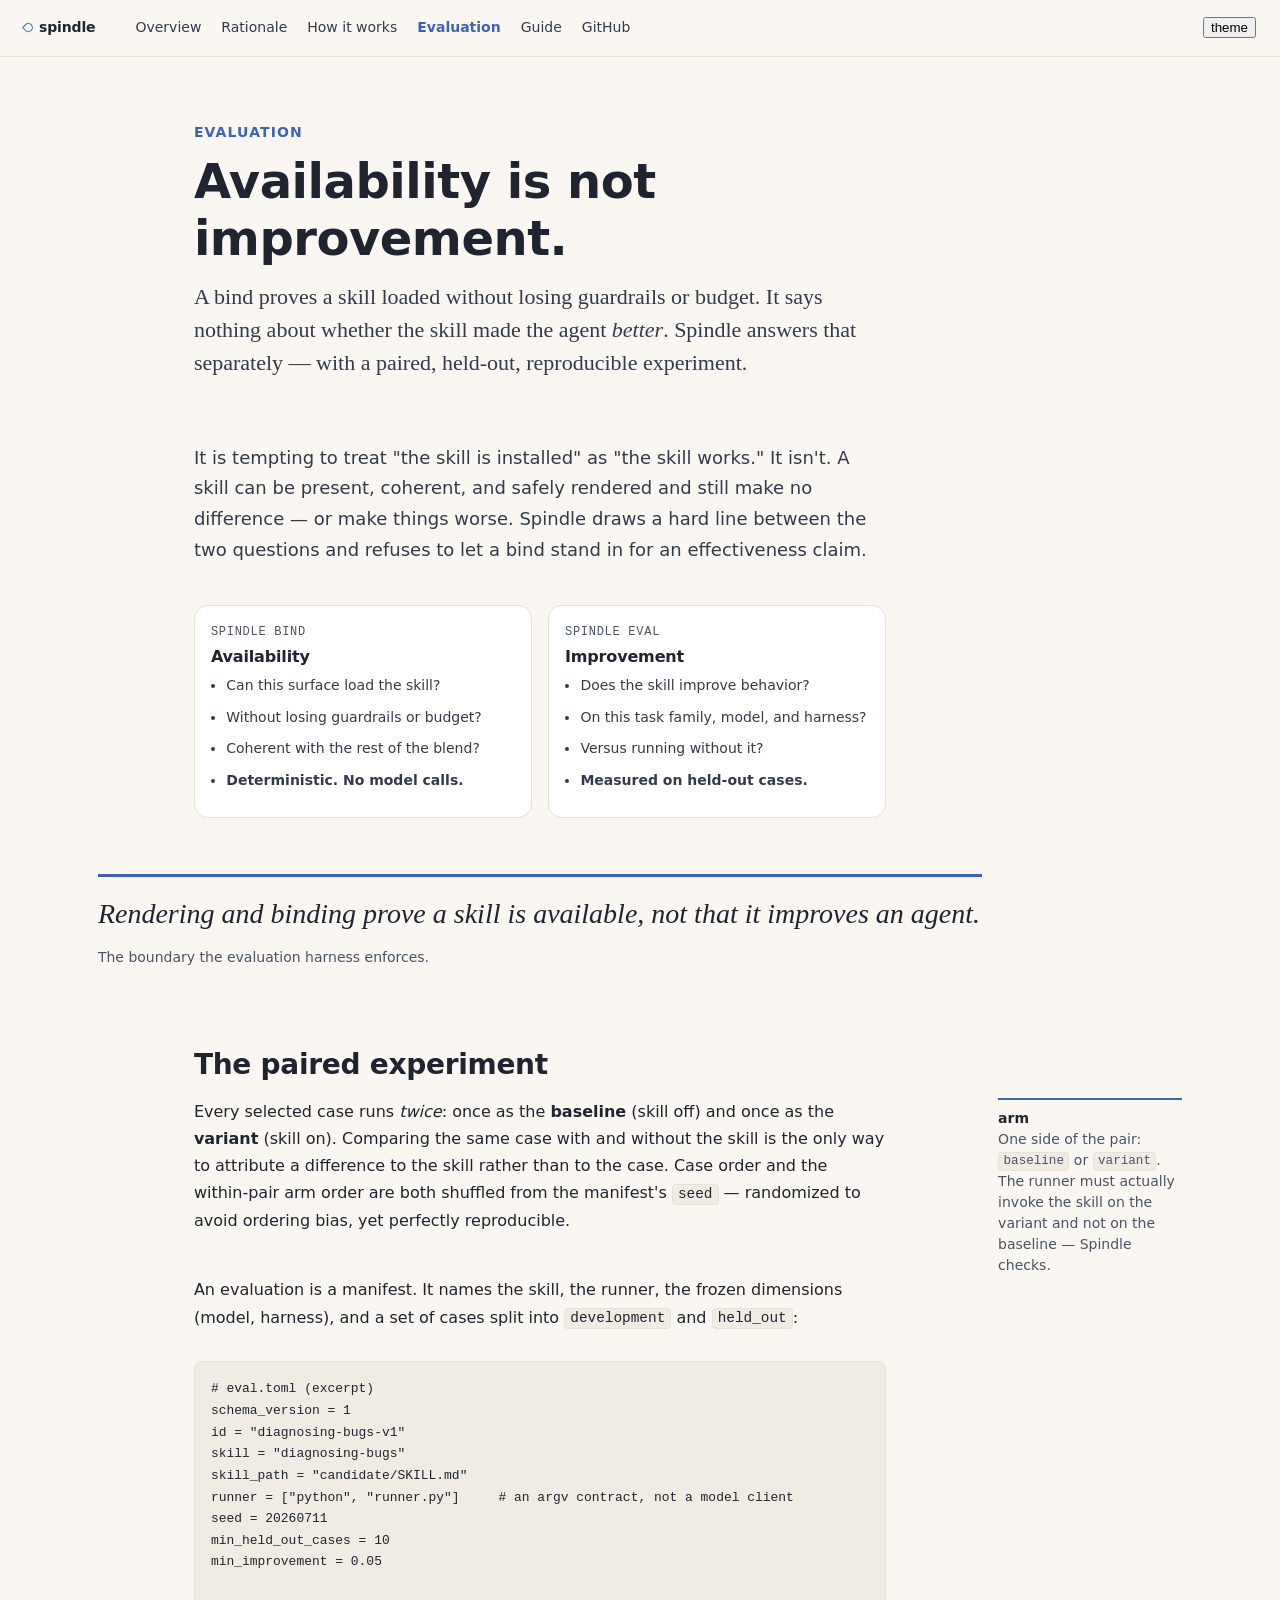
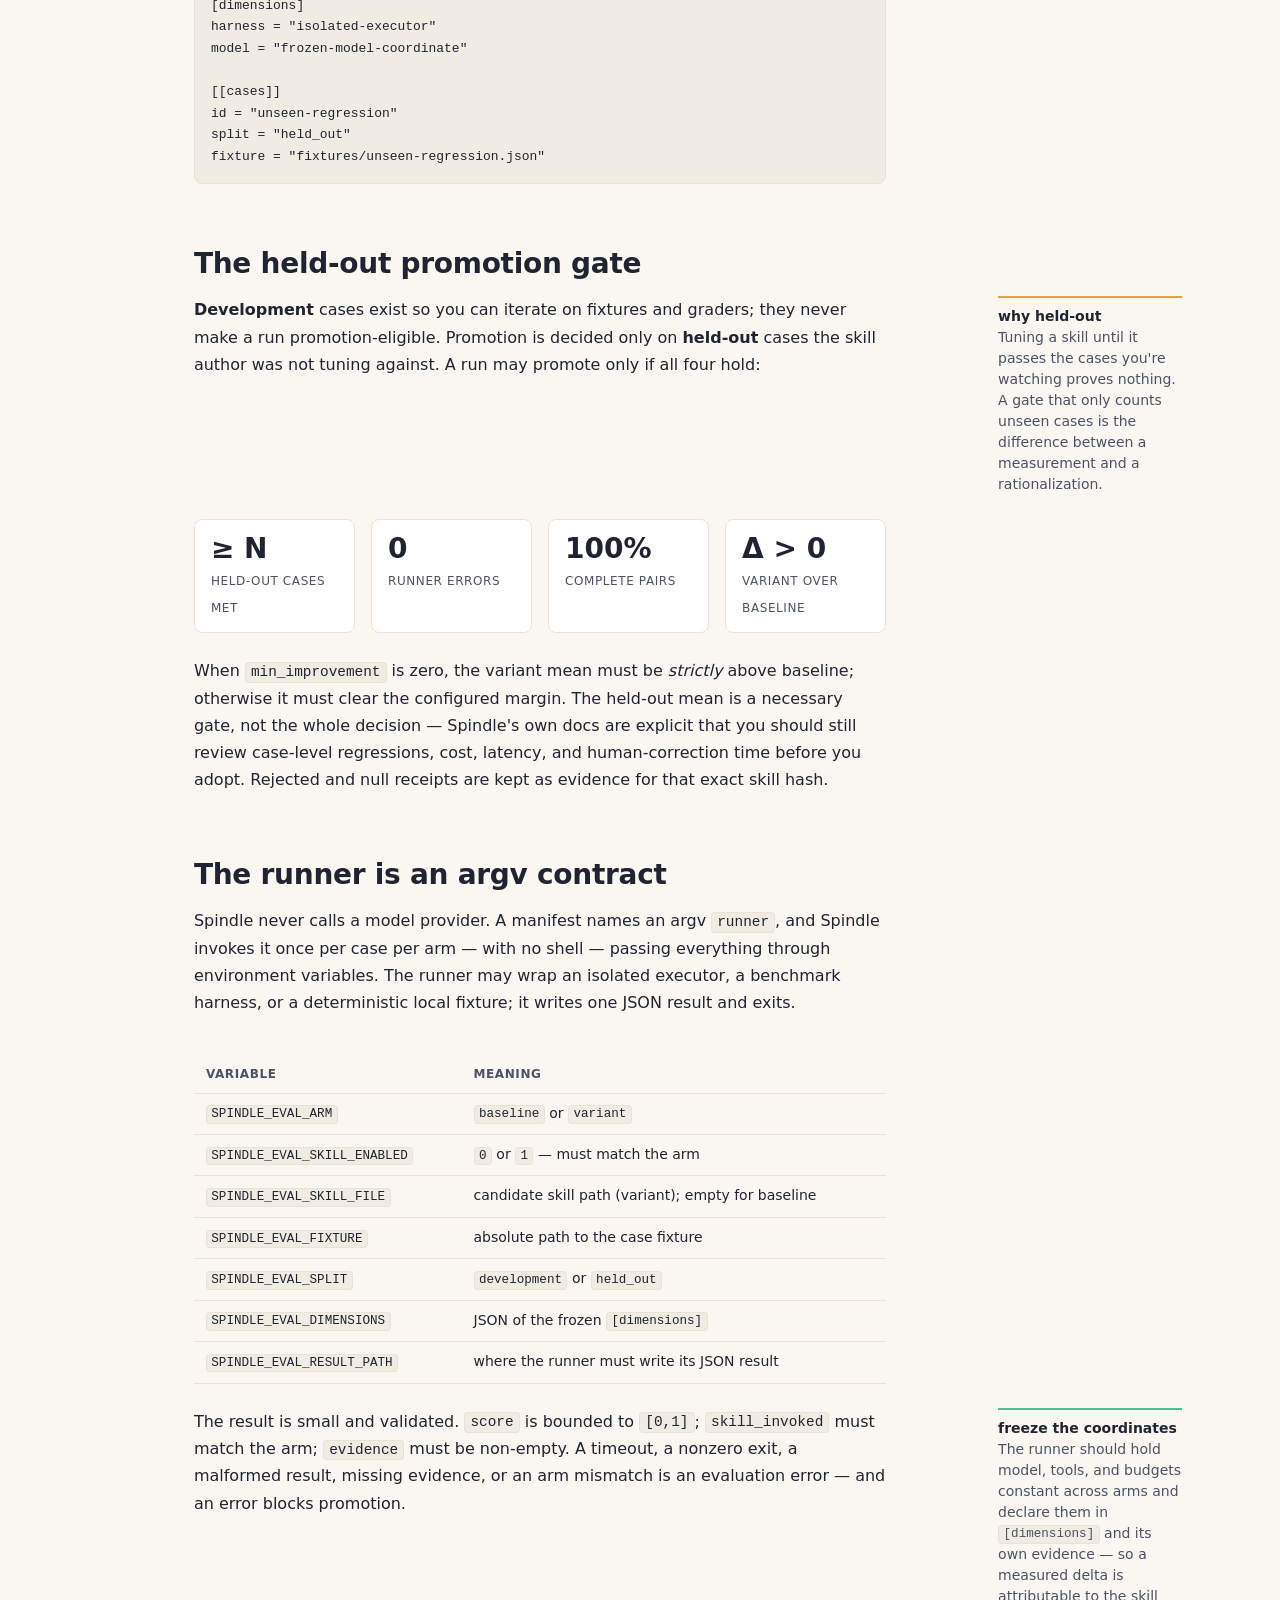
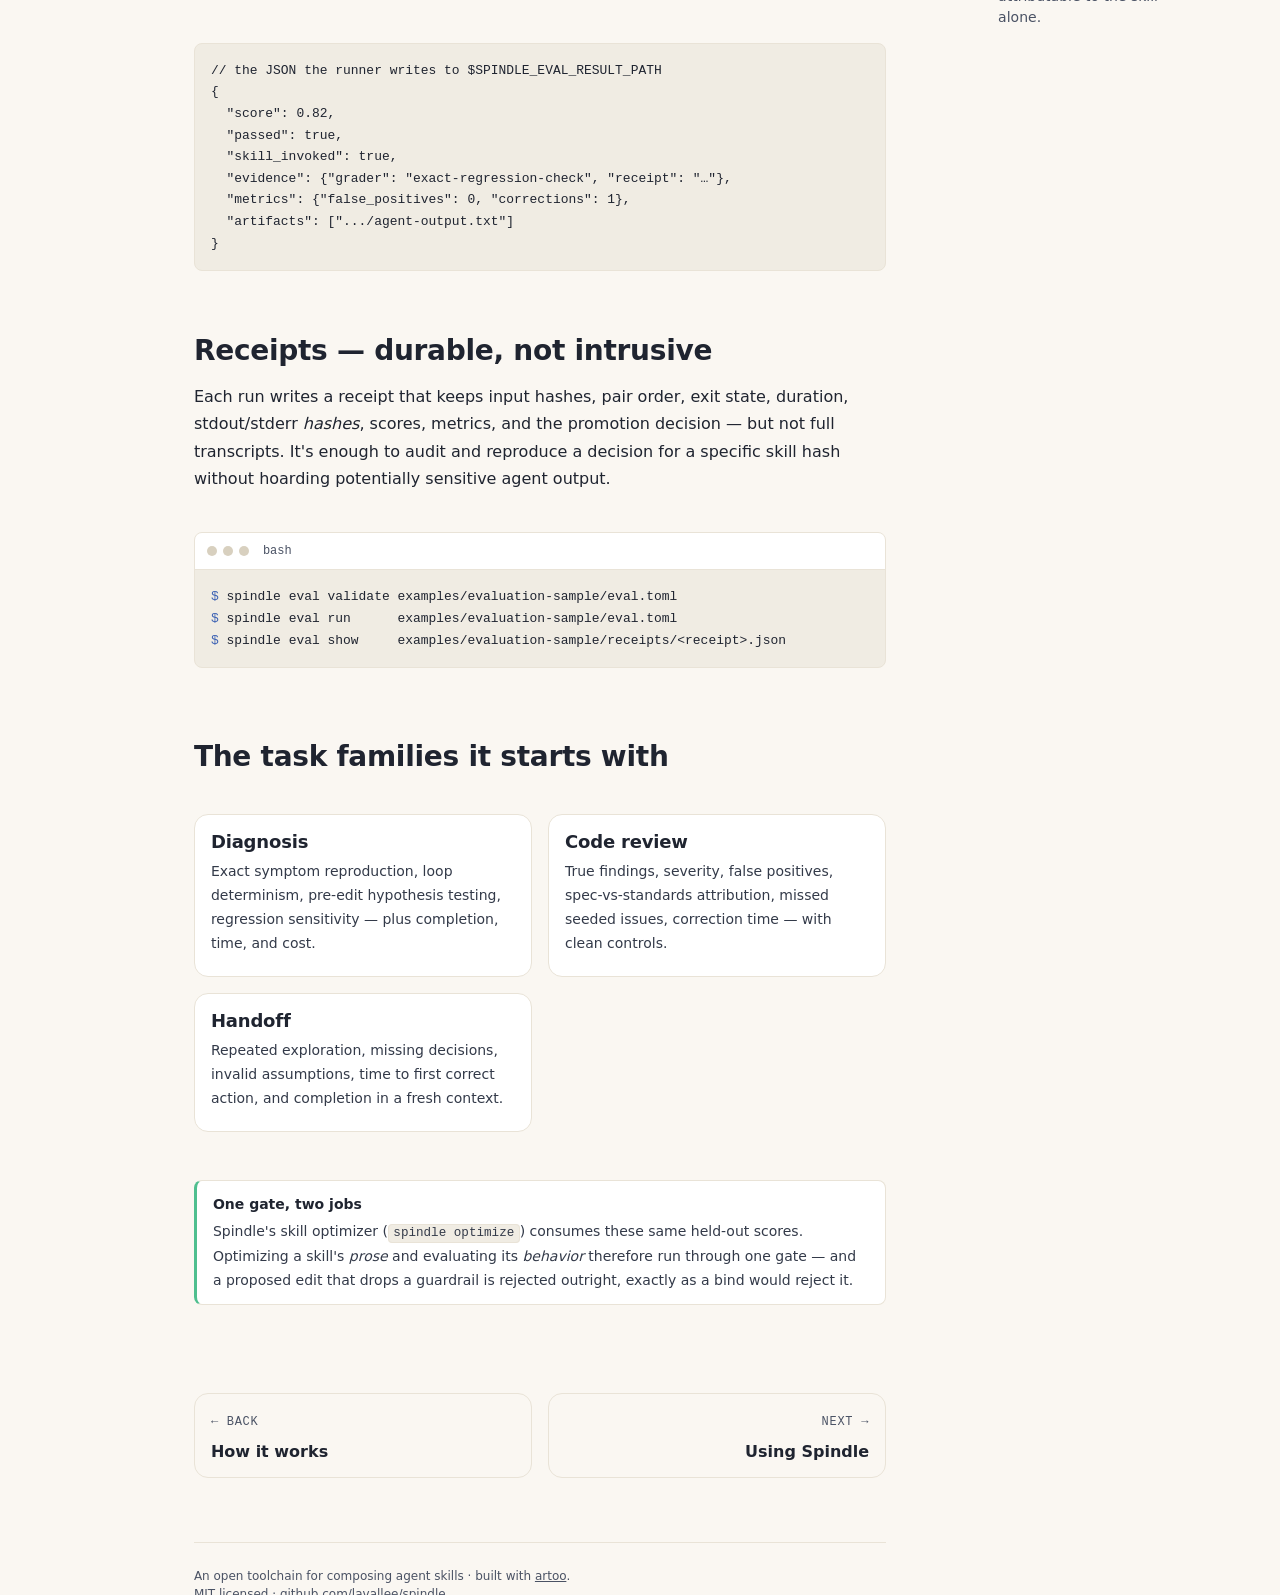
==== docs/evaluation.html @ ddea0391 "docs: add a GitHub Pages documentation site under docs/ Build a five-page explainer for Spindle as a" ====
<!doctype html>
<html lang="en">
<head>
<meta charset="utf-8">
<meta name="viewport" content="width=device-width, initial-scale=1">
<title>Does the skill help? — Spindle's behavioral evaluation</title>
<meta name="description" content="Binding proves a skill is available; only a held-out evaluation proves it improved behavior. Spindle runs paired baseline/variant cases, randomizes order from a seed, and gates promotion on held-out scores — with durable, hash-pinned receipts.">
<link rel="icon" href="data:image/svg+xml,%3Csvg xmlns='http://www.w3.org/2000/svg' viewBox='0 0 32 32'%3E%3Ccircle cx='16' cy='16' r='9' fill='none' stroke='%237aa2f7' stroke-width='2.5'/%3E%3Ccircle cx='16' cy='16' r='2.5' fill='%237aa2f7'/%3E%3C/svg%3E">
<link rel="stylesheet" href="lib/artoo-kit/tokens.css">
<link rel="stylesheet" href="lib/artoo-kit/base.css">
<link rel="stylesheet" href="lib/artoo-kit/article.css">
<link rel="stylesheet" href="lib/artoo-kit/components.css">
<link rel="stylesheet" href="style.css">
</head>
<body>
<nav class="site-nav">
  <a class="brand" href="index.html"><span class="spin"></span>spindle</a>
  <button class="nav-toggle" aria-label="Menu">menu</button>
  <div class="nav-links">
    <a href="index.html">Overview</a>
    <a href="rationale.html">Rationale</a>
    <a href="how-it-works.html">How it works</a>
    <a href="evaluation.html">Evaluation</a>
    <a href="guide.html">Guide</a>
    <a href="https://github.com/lavallee/spindle">GitHub</a>
  </div>
  <button data-theme-toggle class="nav-toggle" style="display:block;margin-left:auto" aria-label="Toggle theme">theme</button>
</nav>

<main class="article">
  <header class="article-header">
    <div class="article-kicker">evaluation</div>
    <h1 class="article-title">Availability is not improvement.</h1>
    <p class="article-dek">A bind proves a skill loaded without losing guardrails
    or budget. It says nothing about whether the skill made the agent
    <em>better</em>. Spindle answers that separately — with a paired, held-out,
    reproducible experiment.</p>
  </header>

  <p class="lead">It is tempting to treat "the skill is installed" as "the skill
  works." It isn't. A skill can be present, coherent, and safely rendered and still
  make no difference — or make things worse. Spindle draws a hard line between the
  two questions and refuses to let a bind stand in for an effectiveness claim.</p>

  <div class="ledger">
    <div>
      <span class="tag">spindle bind</span>
      <h4>Availability</h4>
      <ul>
        <li>Can this surface load the skill?</li>
        <li>Without losing guardrails or budget?</li>
        <li>Coherent with the rest of the blend?</li>
        <li><b>Deterministic. No model calls.</b></li>
      </ul>
    </div>
    <div>
      <span class="tag">spindle eval</span>
      <h4>Improvement</h4>
      <ul>
        <li>Does the skill improve behavior?</li>
        <li>On this task family, model, and harness?</li>
        <li>Versus running without it?</li>
        <li><b>Measured on held-out cases.</b></li>
      </ul>
    </div>
  </div>

  <p class="article-pullquote">Rendering and binding prove a skill is available,
  not that it improves an agent.<cite>The boundary the evaluation harness
  enforces.</cite></p>

  <h2>The paired experiment</h2>
  <div class="article-mrow">
    <p>Every selected case runs <em>twice</em>: once as the <b>baseline</b> (skill
    off) and once as the <b>variant</b> (skill on). Comparing the same case with and
    without the skill is the only way to attribute a difference to the skill rather
    than to the case. Case order and the within-pair arm order are both shuffled
    from the manifest's <code>seed</code> — randomized to avoid ordering bias, yet
    perfectly reproducible.</p>
    <aside class="article-marginnote article-marginnote--def">
      <span class="term">arm</span>
      One side of the pair: <code>baseline</code> or <code>variant</code>. The
      runner must actually invoke the skill on the variant and not on the baseline
      — Spindle checks.
    </aside>
  </div>

  <p>An evaluation is a manifest. It names the skill, the runner, the frozen
  dimensions (model, harness), and a set of cases split into
  <code>development</code> and <code>held_out</code>:</p>

<pre><code><span class="c"># eval.toml (excerpt)</span>
schema_version = 1
id = "diagnosing-bugs-v1"
skill = "diagnosing-bugs"
skill_path = "candidate/SKILL.md"
runner = ["python", "runner.py"]     <span class="c"># an argv contract, not a model client</span>
seed = 20260711
min_held_out_cases = 10
min_improvement = 0.05

[dimensions]
harness = "isolated-executor"
model = "frozen-model-coordinate"

[[cases]]
id = "unseen-regression"
split = "held_out"
fixture = "fixtures/unseen-regression.json"</code></pre>

  <h2>The held-out promotion gate</h2>
  <div class="article-mrow">
    <p><b>Development</b> cases exist so you can iterate on fixtures and graders;
    they never make a run promotion-eligible. Promotion is decided only on
    <b>held-out</b> cases the skill author was not tuning against. A run may promote
    only if all four hold:</p>
    <aside class="article-marginnote article-marginnote--callout">
      <span class="term">why held-out</span>
      Tuning a skill until it passes the cases you're watching proves nothing. A
      gate that only counts unseen cases is the difference between a measurement
      and a rationalization.
    </aside>
  </div>
  <div class="stat-row">
    <div class="stat"><span class="value">≥ N</span><span class="label">held-out cases met</span></div>
    <div class="stat"><span class="value">0</span><span class="label">runner errors</span></div>
    <div class="stat"><span class="value">100%</span><span class="label">complete pairs</span></div>
    <div class="stat"><span class="value">Δ &gt; 0</span><span class="label">variant over baseline</span></div>
  </div>
  <p>When <code>min_improvement</code> is zero, the variant mean must be
  <em>strictly</em> above baseline; otherwise it must clear the configured margin.
  The held-out mean is a necessary gate, not the whole decision — Spindle's own
  docs are explicit that you should still review case-level regressions, cost,
  latency, and human-correction time before you adopt. Rejected and null receipts
  are kept as evidence for that exact skill hash.</p>

  <h2>The runner is an argv contract</h2>
  <p>Spindle never calls a model provider. A manifest names an argv
  <code>runner</code>, and Spindle invokes it once per case per arm — with no shell
  — passing everything through environment variables. The runner may wrap an
  isolated executor, a benchmark harness, or a deterministic local fixture; it
  writes one JSON result and exits.</p>

  <table>
    <thead><tr><th>Variable</th><th>Meaning</th></tr></thead>
    <tbody>
      <tr><td><code>SPINDLE_EVAL_ARM</code></td><td><code>baseline</code> or <code>variant</code></td></tr>
      <tr><td><code>SPINDLE_EVAL_SKILL_ENABLED</code></td><td><code>0</code> or <code>1</code> — must match the arm</td></tr>
      <tr><td><code>SPINDLE_EVAL_SKILL_FILE</code></td><td>candidate skill path (variant); empty for baseline</td></tr>
      <tr><td><code>SPINDLE_EVAL_FIXTURE</code></td><td>absolute path to the case fixture</td></tr>
      <tr><td><code>SPINDLE_EVAL_SPLIT</code></td><td><code>development</code> or <code>held_out</code></td></tr>
      <tr><td><code>SPINDLE_EVAL_DIMENSIONS</code></td><td>JSON of the frozen <code>[dimensions]</code></td></tr>
      <tr><td><code>SPINDLE_EVAL_RESULT_PATH</code></td><td>where the runner must write its JSON result</td></tr>
    </tbody>
  </table>

  <div class="article-mrow">
    <p>The result is small and validated. <code>score</code> is bounded to
    <code>[0,1]</code>; <code>skill_invoked</code> must match the arm;
    <code>evidence</code> must be non-empty. A timeout, a nonzero exit, a malformed
    result, missing evidence, or an arm mismatch is an evaluation error — and an
    error blocks promotion.</p>
    <aside class="article-marginnote article-marginnote--source">
      <span class="term">freeze the coordinates</span>
      The runner should hold model, tools, and budgets constant across arms and
      declare them in <code>[dimensions]</code> and its own evidence — so a measured
      delta is attributable to the skill alone.
    </aside>
  </div>

<pre><code><span class="c">// the JSON the runner writes to $SPINDLE_EVAL_RESULT_PATH</span>
{
  "score": 0.82,
  "passed": true,
  "skill_invoked": true,
  "evidence": {"grader": "exact-regression-check", "receipt": "…"},
  "metrics": {"false_positives": 0, "corrections": 1},
  "artifacts": [".../agent-output.txt"]
}</code></pre>

  <h2>Receipts — durable, not intrusive</h2>
  <p>Each run writes a receipt that keeps input hashes, pair order, exit state,
  duration, stdout/stderr <em>hashes</em>, scores, metrics, and the promotion
  decision — but not full transcripts. It's enough to audit and reproduce a
  decision for a specific skill hash without hoarding potentially sensitive agent
  output.</p>

  <div class="terminal">
    <div class="terminal-bar"><span class="dot"></span><span class="dot"></span><span class="dot"></span><span class="name">bash</span></div>
<pre><code><span class="p">$</span> spindle eval validate examples/evaluation-sample/eval.toml
<span class="p">$</span> spindle eval run      examples/evaluation-sample/eval.toml
<span class="p">$</span> spindle eval show     examples/evaluation-sample/receipts/&lt;receipt&gt;.json</code></pre>
  </div>

  <h2>The task families it starts with</h2>
  <div class="card-grid">
    <div class="card"><h3>Diagnosis</h3>
      <p>Exact symptom reproduction, loop determinism, pre-edit hypothesis testing,
      regression sensitivity — plus completion, time, and cost.</p></div>
    <div class="card"><h3>Code review</h3>
      <p>True findings, severity, false positives, spec-vs-standards attribution,
      missed seeded issues, correction time — with clean controls.</p></div>
    <div class="card"><h3>Handoff</h3>
      <p>Repeated exploration, missing decisions, invalid assumptions, time to first
      correct action, and completion in a fresh context.</p></div>
  </div>

  <div class="callout callout--success">
    <span class="callout-title">One gate, two jobs</span>
    Spindle's skill optimizer (<code>spindle optimize</code>) consumes these same
    held-out scores. Optimizing a skill's <em>prose</em> and evaluating its
    <em>behavior</em> therefore run through one gate — and a proposed edit that
    drops a guardrail is rejected outright, exactly as a bind would reject it.
  </div>

  <nav class="pagenav">
    <a class="prev" href="how-it-works.html">
      <span class="dir">← Back</span>
      <span class="ttl">How it works</span>
    </a>
    <a class="next" href="guide.html">
      <span class="dir">Next →</span>
      <span class="ttl">Using Spindle</span>
    </a>
  </nav>

  <footer class="colophon">
    An open toolchain for composing agent skills · built with
    <a href="https://github.com/lavallee/artoo">artoo</a>.<br>
    MIT licensed · <a href="https://github.com/lavallee/spindle">github.com/lavallee/spindle</a>
  </footer>
</main>
<script src="lib/artoo-kit/kit.js"></script>
</body>
</html>
---- docs/lib/artoo-kit/tokens.css ----
/* artoo-kit tokens — the design spine. Never hardcode a hex in pages;
   reference a token. Dark is the default; light via [data-theme="light"]
   or the OS preference. */

:root {
  /* primitives */
  --p-zinc-950: #0c0d10;
  --p-zinc-900: #16181d;
  --p-zinc-850: #1c1f26;
  --p-zinc-800: #23262f;
  --p-zinc-700: #33374233;
  --p-zinc-400: #9aa1ad;
  --p-zinc-300: #b8bec9;
  --p-zinc-100: #e8eaee;
  --p-cream-50: #faf7f2;
  --p-cream-100: #f3efe7;
  --p-cream-200: #e9e3d7;
  --p-ink-900: #1f2430;
  --p-ink-600: #4a5264;
  --p-accent-400: #7aa2f7;
  --p-accent-500: #5b87e0;
  --p-accent-600: #3e63b4;
  --p-green-400: #4fbf8f;
  --p-amber-400: #d9a441;
  --p-red-400: #e06c60;

  /* chart palette — Okabe–Ito, colorblind-safe, order = draw order */
  --chart-1: #56b4e9;
  --chart-2: #e69f00;
  --chart-3: #009e73;
  --chart-4: #cc79a7;
  --chart-5: #0072b2;
  --chart-6: #d55e00;
  --chart-7: #f0e442;
  --chart-8: #999999;

  /* semantic — dark default */
  --bg: var(--p-zinc-950);
  --surface: var(--p-zinc-900);
  --surface-2: var(--p-zinc-850);
  --border: #2c3038;
  --border-strong: #3a3f4a;
  --text: var(--p-zinc-100);
  --text-2: var(--p-zinc-300);
  --muted: var(--p-zinc-400);
  --accent: var(--p-accent-400);
  --accent-strong: var(--p-accent-500);
  --success: var(--p-green-400);
  --warn: var(--p-amber-400);
  --danger: var(--p-red-400);
  --code-bg: #14161b;
  --selection: #2b4a86;

  /* typography — system stacks only */
  --font-sans: ui-sans-serif, system-ui, "Segoe UI", Roboto, "Helvetica Neue", Arial, sans-serif;
  --font-serif: Charter, "Iowan Old Style", Georgia, Cambria, "Times New Roman", serif;
  --font-mono: ui-monospace, "SF Mono", "Cascadia Code", Menlo, Consolas, monospace;

  --text-xs: 0.75rem;
  --text-sm: 0.875rem;
  --text-base: 1rem;
  --text-lg: 1.125rem;
  --text-xl: 1.375rem;
  --text-2xl: 1.75rem;
  --text-3xl: 2.25rem;
  --text-4xl: 3rem;

  --leading-tight: 1.2;
  --leading-normal: 1.5;
  --leading-relaxed: 1.7;

  /* 4px spacing grid */
  --sp-1: 0.25rem;
  --sp-2: 0.5rem;
  --sp-3: 0.75rem;
  --sp-4: 1rem;
  --sp-6: 1.5rem;
  --sp-8: 2rem;
  --sp-12: 3rem;
  --sp-16: 4rem;
  --sp-24: 6rem;

  /* shape, elevation, motion */
  --radius-sm: 4px;
  --radius: 8px;
  --radius-lg: 14px;
  --shadow-1: 0 1px 3px rgb(0 0 0 / 0.3);
  --shadow-2: 0 4px 16px rgb(0 0 0 / 0.35);
  --ease: cubic-bezier(0.2, 0, 0, 1);
  --dur-fast: 120ms;
  --dur: 200ms;

  --measure: 68ch;      /* prose line length */
  --margin-col: 200px;  /* article margin-note gutter */

  color-scheme: dark;
}

[data-theme="light"] {
  --bg: var(--p-cream-50);
  --surface: #ffffff;
  --surface-2: var(--p-cream-100);
  --border: var(--p-cream-200);
  --border-strong: #d8d0bf;
  --text: var(--p-ink-900);
  --text-2: #333a49;
  --muted: var(--p-ink-600);
  --accent: var(--p-accent-600);
  --accent-strong: var(--p-accent-500);
  --code-bg: #f0ece3;
  --selection: #c7d7f5;
  --shadow-1: 0 1px 3px rgb(31 36 48 / 0.08);
  --shadow-2: 0 4px 16px rgb(31 36 48 / 0.10);
  color-scheme: light;
}

@media (prefers-color-scheme: light) {
  :root:not([data-theme="dark"]):not([data-theme="light"]) {
    --bg: var(--p-cream-50);
    --surface: #ffffff;
    --surface-2: var(--p-cream-100);
    --border: var(--p-cream-200);
    --border-strong: #d8d0bf;
    --text: var(--p-ink-900);
    --text-2: #333a49;
    --muted: var(--p-ink-600);
    --accent: var(--p-accent-600);
    --accent-strong: var(--p-accent-500);
    --code-bg: #f0ece3;
    --selection: #c7d7f5;
    --shadow-1: 0 1px 3px rgb(31 36 48 / 0.08);
    --shadow-2: 0 4px 16px rgb(31 36 48 / 0.10);
    color-scheme: light;
  }
}

@media (prefers-reduced-motion: reduce) {
  :root {
    --dur-fast: 0ms;
    --dur: 0ms;
  }
}
---- docs/lib/artoo-kit/base.css ----
/* artoo-kit base — resets and page defaults. Import order:
   tokens.css, base.css, then article.css / components.css as needed. */

*,
*::before,
*::after {
  box-sizing: border-box;
}

html {
  -webkit-text-size-adjust: 100%;
}

body {
  margin: 0;
  background: var(--bg);
  color: var(--text);
  font-family: var(--font-sans);
  font-size: var(--text-base);
  line-height: var(--leading-relaxed);
  -webkit-font-smoothing: antialiased;
}

::selection {
  background: var(--selection);
}

h1, h2, h3, h4 {
  color: var(--text);
  line-height: var(--leading-tight);
  margin: 0 0 var(--sp-4);
  font-weight: 650;
  letter-spacing: -0.01em;
}

h1 { font-size: var(--text-3xl); }
h2 { font-size: var(--text-2xl); margin-top: var(--sp-12); }
h3 { font-size: var(--text-xl); margin-top: var(--sp-8); }
h4 { font-size: var(--text-lg); margin-top: var(--sp-6); }

p, ul, ol {
  margin: 0 0 var(--sp-4);
}

a {
  color: var(--accent);
  text-decoration: none;
  border-bottom: 1px solid transparent;
  transition: border-color var(--dur-fast) var(--ease);
}

a:hover {
  border-bottom-color: var(--accent);
}

strong { font-weight: 650; }

hr {
  border: 0;
  border-top: 1px solid var(--border);
  margin: var(--sp-8) 0;
}

img, svg, video {
  max-width: 100%;
  height: auto;
}

code, kbd, pre, samp {
  font-family: var(--font-mono);
  font-size: 0.9em;
}

code {
  background: var(--code-bg);
  border: 1px solid var(--border);
  border-radius: var(--radius-sm);
  padding: 0.1em 0.35em;
}

pre {
  background: var(--code-bg);
  border: 1px solid var(--border);
  border-radius: var(--radius);
  padding: var(--sp-4);
  overflow-x: auto;
  line-height: var(--leading-normal);
}

pre code {
  background: none;
  border: 0;
  padding: 0;
}

kbd {
  background: var(--surface-2);
  border: 1px solid var(--border-strong);
  border-bottom-width: 2px;
  border-radius: var(--radius-sm);
  padding: 0.05em 0.4em;
  font-size: var(--text-xs);
}

blockquote {
  margin: var(--sp-6) 0;
  padding-left: var(--sp-4);
  border-left: 3px solid var(--border-strong);
  color: var(--text-2);
}

table {
  border-collapse: collapse;
  width: 100%;
  margin: var(--sp-6) 0;
  font-size: var(--text-sm);
}

th, td {
  text-align: left;
  padding: var(--sp-2) var(--sp-3);
  border-bottom: 1px solid var(--border);
  vertical-align: top;
}

th {
  color: var(--muted);
  font-weight: 600;
  font-size: var(--text-xs);
  text-transform: uppercase;
  letter-spacing: 0.05em;
}

figure {
  margin: var(--sp-8) 0;
}

figcaption {
  color: var(--muted);
  font-size: var(--text-sm);
  margin-top: var(--sp-2);
}

@media print {
  body { background: #fff; color: #111; }
  nav, .no-print { display: none !important; }
}
---- docs/lib/artoo-kit/article.css ----
/* artoo-kit article layout — long-form prose with a margin-note gutter.

   The grid has four named zones:
     [full] [breakout] [prose] [margin]
   Children default to the prose column (max var(--measure)). Wrappers:
     .article-full       edge-to-edge
     .article-breakout   wider than prose, centered
     .article-marginnote right-gutter note (collapses inline on mobile)
     .article-pullquote  large quote, breakout width
*/

.article {
  display: grid;
  grid-template-columns:
    [full-start] minmax(var(--sp-4), 1fr)
    [breakout-start] minmax(0, 6rem)
    [prose-start] min(var(--measure), calc(100% - 2 * var(--sp-4))) [prose-end]
    minmax(var(--sp-6), 6rem) [breakout-end]
    minmax(0, var(--margin-col)) [margin-end]
    minmax(var(--sp-4), 1fr) [full-end];
  row-gap: 0;
}

.article > * {
  grid-column: prose;
  min-width: 0;
}

.article-full { grid-column: full; }
.article-breakout { grid-column: breakout; }

.article-header {
  grid-column: prose;
  margin: var(--sp-16) 0 var(--sp-12);
}

.article-kicker {
  color: var(--accent);
  font-size: var(--text-sm);
  font-weight: 650;
  text-transform: uppercase;
  letter-spacing: 0.08em;
  margin-bottom: var(--sp-2);
}

.article-title {
  font-size: var(--text-4xl);
  margin-bottom: var(--sp-3);
}

.article-dek {
  color: var(--text-2);
  font-size: var(--text-xl);
  font-family: var(--font-serif);
  line-height: var(--leading-normal);
  margin-bottom: var(--sp-4);
}

.article-byline {
  color: var(--muted);
  font-size: var(--text-sm);
}

/* margin notes: pair a paragraph with its note via .article-mrow */
.article-mrow {
  grid-column: prose-start / margin-end;
  display: grid;
  grid-template-columns: subgrid;
}

.article-mrow > :first-child {
  grid-column: 1;
}

.article-marginnote {
  grid-column: 3;
  align-self: start;
  font-size: var(--text-sm);
  color: var(--muted);
  line-height: var(--leading-normal);
  border-top: 2px solid var(--border-strong);
  padding-top: var(--sp-2);
  margin-left: var(--sp-4);
}

.article-marginnote--def { border-top-color: var(--accent); }
.article-marginnote--source { border-top-color: var(--success); }
.article-marginnote--callout { border-top-color: var(--warn); }

.article-marginnote .term {
  color: var(--text);
  font-weight: 650;
  display: block;
}

.article-pullquote {
  grid-column: breakout;
  font-family: var(--font-serif);
  font-style: italic;
  font-size: var(--text-2xl);
  line-height: var(--leading-normal);
  color: var(--text);
  border: 0;
  border-top: 3px solid var(--accent);
  margin: var(--sp-8) 0;
  padding: var(--sp-4) 0 0;
}

.article-pullquote cite {
  display: block;
  font-family: var(--font-sans);
  font-style: normal;
  font-size: var(--text-sm);
  color: var(--muted);
  margin-top: var(--sp-3);
}

.article-pullnumber {
  grid-column: breakout;
  margin: var(--sp-8) 0;
  text-align: center;
}

.article-pullnumber .num {
  font-size: var(--text-4xl);
  font-weight: 700;
  color: var(--accent);
  display: block;
  line-height: 1;
}

.article-pullnumber .label {
  color: var(--muted);
  font-size: var(--text-sm);
}

.article-figure {
  grid-column: breakout;
  margin: var(--sp-8) 0;
}

.article .endnotes {
  border-top: 1px solid var(--border);
  margin-top: var(--sp-12);
  padding-top: var(--sp-6);
  font-size: var(--text-sm);
  color: var(--text-2);
}

/* mobile: single column, notes flow inline as boxed asides */
@media (max-width: 940px) {
  .article,
  .article-mrow {
    display: block;
    padding: 0 var(--sp-4);
  }

  .article-mrow { padding: 0; }

  .article-marginnote {
    margin: var(--sp-4) 0;
    padding: var(--sp-3) var(--sp-4);
    background: var(--surface);
    border: 1px solid var(--border);
    border-top: 2px solid var(--border-strong);
    border-radius: var(--radius);
  }

  .article-title { font-size: var(--text-3xl); }
}
---- docs/lib/artoo-kit/components.css ----
/* artoo-kit components — nav, cards, callouts, badges, stats, colophon. */

/* -- site shell ---------------------------------------------------------- */

.site-nav {
  position: sticky;
  top: 0;
  z-index: 10;
  display: flex;
  align-items: center;
  gap: var(--sp-4);
  padding: var(--sp-3) var(--sp-6);
  background: color-mix(in srgb, var(--bg) 88%, transparent);
  backdrop-filter: blur(8px);
  border-bottom: 1px solid var(--border);
}

.site-nav .brand {
  font-weight: 700;
  color: var(--text);
  margin-right: var(--sp-4);
}

.site-nav a {
  color: var(--text-2);
  font-size: var(--text-sm);
  border: 0;
  padding: var(--sp-1) var(--sp-2);
  border-radius: var(--radius-sm);
}

.site-nav a:hover {
  color: var(--text);
  background: var(--surface-2);
}

.site-nav a[aria-current="page"] {
  color: var(--accent);
  font-weight: 650;
}

.site-nav .nav-toggle { display: none; }

.page {
  max-width: 72rem;
  margin: 0 auto;
  padding: var(--sp-8) var(--sp-6) var(--sp-24);
}

.page--narrow { max-width: calc(var(--measure) + 4rem); }

/* -- cards ---------------------------------------------------------------- */

.card-grid {
  display: grid;
  grid-template-columns: repeat(auto-fill, minmax(16rem, 1fr));
  gap: var(--sp-4);
  margin: var(--sp-6) 0;
}

.card {
  display: block;
  background: var(--surface);
  border: 1px solid var(--border);
  border-radius: var(--radius-lg);
  padding: var(--sp-4) var(--sp-4) var(--sp-3);
  color: var(--text);
  transition: border-color var(--dur-fast) var(--ease), transform var(--dur-fast) var(--ease);
}

a.card:hover {
  border-color: var(--accent);
  transform: translateY(-1px);
}

.card h3 {
  margin: 0 0 var(--sp-2);
  font-size: var(--text-lg);
}

.card p {
  color: var(--text-2);
  font-size: var(--text-sm);
  margin: 0 0 var(--sp-2);
}

/* -- callouts -------------------------------------------------------------- */

.callout {
  border: 1px solid var(--border);
  border-left: 3px solid var(--accent);
  border-radius: var(--radius);
  background: var(--surface);
  padding: var(--sp-3) var(--sp-4);
  margin: var(--sp-6) 0;
  font-size: var(--text-sm);
  color: var(--text-2);
}

.callout > :last-child { margin-bottom: 0; }
.callout .callout-title {
  color: var(--text);
  font-weight: 650;
  display: block;
  margin-bottom: var(--sp-1);
}

.callout--warn { border-left-color: var(--warn); }
.callout--danger { border-left-color: var(--danger); }
.callout--success { border-left-color: var(--success); }

/* -- badges & meta ---------------------------------------------------------- */

.badge {
  display: inline-block;
  font-size: var(--text-xs);
  font-weight: 650;
  letter-spacing: 0.04em;
  padding: 0.1em 0.6em;
  border-radius: 999px;
  border: 1px solid var(--border-strong);
  color: var(--text-2);
  background: var(--surface-2);
}

.badge--accent { color: var(--accent); border-color: var(--accent); background: transparent; }
.badge--success { color: var(--success); border-color: var(--success); background: transparent; }
.badge--warn { color: var(--warn); border-color: var(--warn); background: transparent; }

/* -- stat rows -------------------------------------------------------------- */

.stat-row {
  display: grid;
  grid-template-columns: repeat(auto-fit, minmax(8rem, 1fr));
  gap: var(--sp-4);
  margin: var(--sp-6) 0;
}

.stat {
  background: var(--surface);
  border: 1px solid var(--border);
  border-radius: var(--radius);
  padding: var(--sp-3) var(--sp-4);
}

.stat .value {
  font-size: var(--text-2xl);
  font-weight: 700;
  color: var(--text);
  display: block;
  line-height: var(--leading-tight);
}

.stat .label {
  color: var(--muted);
  font-size: var(--text-xs);
  text-transform: uppercase;
  letter-spacing: 0.05em;
}

/* -- table of contents -------------------------------------------------------- */

.toc {
  font-size: var(--text-sm);
  border: 1px solid var(--border);
  border-radius: var(--radius);
  background: var(--surface);
  padding: var(--sp-4);
  margin: var(--sp-6) 0;
}

.toc ol {
  margin: 0;
  padding-left: var(--sp-6);
}

.toc a { color: var(--text-2); }
.toc a:hover { color: var(--accent); }

/* -- diagrams -------------------------------------------------------------- */

.diagram {
  background: var(--surface);
  border: 1px solid var(--border);
  border-radius: var(--radius);
  padding: var(--sp-4);
  margin: var(--sp-8) 0;
  overflow-x: auto;
}

.diagram svg { display: block; margin: 0 auto; }

/* -- colophon -------------------------------------------------------------- */

.colophon {
  border-top: 1px solid var(--border);
  margin-top: var(--sp-16);
  padding: var(--sp-6) 0 0;
  color: var(--muted);
  font-size: var(--text-xs);
  line-height: var(--leading-normal);
}

.colophon a { color: var(--muted); text-decoration: underline; }

/* -- responsive nav -------------------------------------------------------------- */

@media (max-width: 720px) {
  .site-nav { flex-wrap: wrap; padding: var(--sp-3) var(--sp-4); }

  .site-nav .nav-toggle {
    display: block;
    margin-left: auto;
    background: none;
    border: 1px solid var(--border-strong);
    border-radius: var(--radius-sm);
    color: var(--text-2);
    padding: var(--sp-1) var(--sp-2);
    font: inherit;
    font-size: var(--text-sm);
  }

  .site-nav .nav-links {
    display: none;
    flex-basis: 100%;
    flex-direction: column;
    gap: var(--sp-1);
    padding-top: var(--sp-2);
  }

  .site-nav .nav-links.open { display: flex; }
  .page { padding: var(--sp-6) var(--sp-4) var(--sp-16); }
}

@media (min-width: 721px) {
  .site-nav .nav-links { display: flex; gap: var(--sp-1); }
}
---- docs/style.css ----
/* spindle site — page components layered on artoo-kit tokens.
   Never hardcode a color; reference a kit token. No gradients, no shadows,
   no emoji — the house style of the family. */

/* -- brand as a link ------------------------------------------------------- */
.site-nav a.brand {
  color: var(--text);
  font-weight: 700;
  padding: 0;
  border: 0;
  border-radius: 0;
  letter-spacing: -0.01em;
}
.site-nav a.brand:hover { background: none; color: var(--accent); }
.site-nav a.brand .spin {
  display: inline-block;
  width: 0.62em;
  height: 0.62em;
  margin-right: 0.45em;
  border: 1.5px solid var(--accent);
  border-radius: 50% 50% 50% 0;
  transform: rotate(45deg);
  vertical-align: baseline;
}

/* -- title meta row -------------------------------------------------------- */
.meta-row {
  display: flex;
  flex-wrap: wrap;
  gap: var(--sp-3) var(--sp-6);
  margin: var(--sp-4) 0 0;
  padding: var(--sp-3) 0;
  border-top: 1px solid var(--border);
  border-bottom: 1px solid var(--border);
  font-family: var(--font-mono);
  font-size: var(--text-xs);
  text-transform: uppercase;
  letter-spacing: 0.06em;
  color: var(--muted);
}
.meta-row b { color: var(--text-2); font-weight: 600; }

/* -- terminal -------------------------------------------------------------- */
.terminal {
  background: var(--code-bg);
  border: 1px solid var(--border);
  border-radius: var(--radius);
  overflow: hidden;
  margin: var(--sp-6) 0;
}
.terminal-bar {
  display: flex;
  align-items: center;
  gap: 6px;
  padding: var(--sp-2) var(--sp-3);
  background: var(--surface);
  border-bottom: 1px solid var(--border);
}
.terminal-bar .dot {
  width: 10px; height: 10px; border-radius: 50%;
  background: var(--border-strong);
}
.terminal-bar .name {
  margin-left: var(--sp-2);
  font-family: var(--font-mono);
  font-size: var(--text-xs);
  color: var(--muted);
}
.terminal pre {
  margin: 0; border: 0; border-radius: 0; background: transparent;
}
.terminal .c { color: var(--muted); }              /* comment */
.terminal .p { color: var(--accent); user-select: none; }  /* prompt */
.terminal .o { color: var(--text-2); }             /* echoed output */

/* -- pipeline (horizontal stage flow) -------------------------------------- */
.pipeline {
  display: grid;
  grid-auto-flow: column;
  grid-auto-columns: 1fr;
  align-items: stretch;
  gap: var(--sp-2);
  margin: var(--sp-8) 0;
}
.stage {
  position: relative;
  background: var(--surface);
  border: 1px solid var(--border);
  border-radius: var(--radius);
  padding: var(--sp-3) var(--sp-3) var(--sp-4);
}
.stage .n {
  font-family: var(--font-mono);
  font-size: var(--text-xs);
  color: var(--accent);
  letter-spacing: 0.08em;
}
.stage h4 {
  margin: var(--sp-1) 0 var(--sp-2);
  font-size: var(--text-base);
}
.stage p {
  margin: 0;
  font-size: var(--text-sm);
  color: var(--text-2);
  line-height: var(--leading-normal);
}
.stage .mod {
  display: block;
  margin-top: var(--sp-2);
  font-family: var(--font-mono);
  font-size: var(--text-xs);
  color: var(--muted);
}
.stage:not(:last-child)::after {
  content: "→";
  position: absolute;
  right: calc(-1 * var(--sp-2) - 0.35em);
  top: 50%;
  transform: translateY(-50%);
  color: var(--border-strong);
  z-index: 1;
}
@media (max-width: 820px) {
  .pipeline { grid-auto-flow: row; grid-auto-columns: auto; }
  .stage:not(:last-child)::after {
    content: "↓";
    right: 50%;
    top: auto;
    bottom: calc(-1 * var(--sp-2) - 0.6em);
    transform: translateX(50%);
  }
}

/* -- lineage chain (a → b → c of concepts) --------------------------------- */
.chain {
  display: flex;
  flex-wrap: wrap;
  align-items: center;
  gap: var(--sp-2) var(--sp-3);
  margin: var(--sp-6) 0;
  font-family: var(--font-mono);
  font-size: var(--text-sm);
}
.chain .node {
  padding: var(--sp-1) var(--sp-3);
  background: var(--surface);
  border: 1px solid var(--border-strong);
  border-radius: var(--radius-sm);
  color: var(--text);
}
.chain .sep { color: var(--muted); }

/* -- definition grid ------------------------------------------------------- */
.defs {
  margin: var(--sp-6) 0;
  border-top: 1px solid var(--border);
}
.defs > div {
  display: grid;
  grid-template-columns: 12rem 1fr;
  gap: var(--sp-4);
  padding: var(--sp-3) 0;
  border-bottom: 1px solid var(--border);
}
.defs dt {
  font-family: var(--font-mono);
  font-size: var(--text-sm);
  color: var(--accent);
  font-weight: 600;
}
.defs dd {
  margin: 0;
  color: var(--text-2);
  font-size: var(--text-sm);
  line-height: var(--leading-normal);
}
@media (max-width: 620px) {
  .defs > div { grid-template-columns: 1fr; gap: var(--sp-1); }
}

/* -- key/value ledger (contrast two options) ------------------------------- */
.ledger {
  display: grid;
  grid-template-columns: 1fr 1fr;
  gap: var(--sp-4);
  margin: var(--sp-6) 0;
}
.ledger > div {
  background: var(--surface);
  border: 1px solid var(--border);
  border-radius: var(--radius-lg);
  padding: var(--sp-4);
}
.ledger h4 { margin: 0 0 var(--sp-2); font-size: var(--text-base); }
.ledger ul { margin: 0; padding-left: 1.1em; font-size: var(--text-sm); color: var(--text-2); }
.ledger li { margin-bottom: var(--sp-2); }
.ledger .tag {
  font-family: var(--font-mono);
  font-size: var(--text-xs);
  text-transform: uppercase;
  letter-spacing: 0.06em;
  color: var(--muted);
  display: block;
  margin-bottom: var(--sp-1);
}
@media (max-width: 620px) { .ledger { grid-template-columns: 1fr; } }

/* -- bottom page navigation ------------------------------------------------ */
.pagenav {
  display: grid;
  grid-template-columns: 1fr 1fr;
  gap: var(--sp-4);
  margin: var(--sp-16) 0 0;
}
.pagenav a {
  display: block;
  border: 1px solid var(--border);
  border-radius: var(--radius-lg);
  padding: var(--sp-3) var(--sp-4);
  color: var(--text);
}
.pagenav a:hover { border-color: var(--accent); }
.pagenav .dir {
  font-family: var(--font-mono);
  font-size: var(--text-xs);
  text-transform: uppercase;
  letter-spacing: 0.06em;
  color: var(--muted);
}
.pagenav .ttl { display: block; margin-top: var(--sp-1); font-weight: 650; }
.pagenav .next { text-align: right; }
@media (max-width: 620px) { .pagenav { grid-template-columns: 1fr; } }

/* -- small helpers --------------------------------------------------------- */
.lead { font-size: var(--text-lg); color: var(--text-2); }
.tag-inline {
  font-family: var(--font-mono);
  font-size: 0.85em;
  color: var(--accent);
}
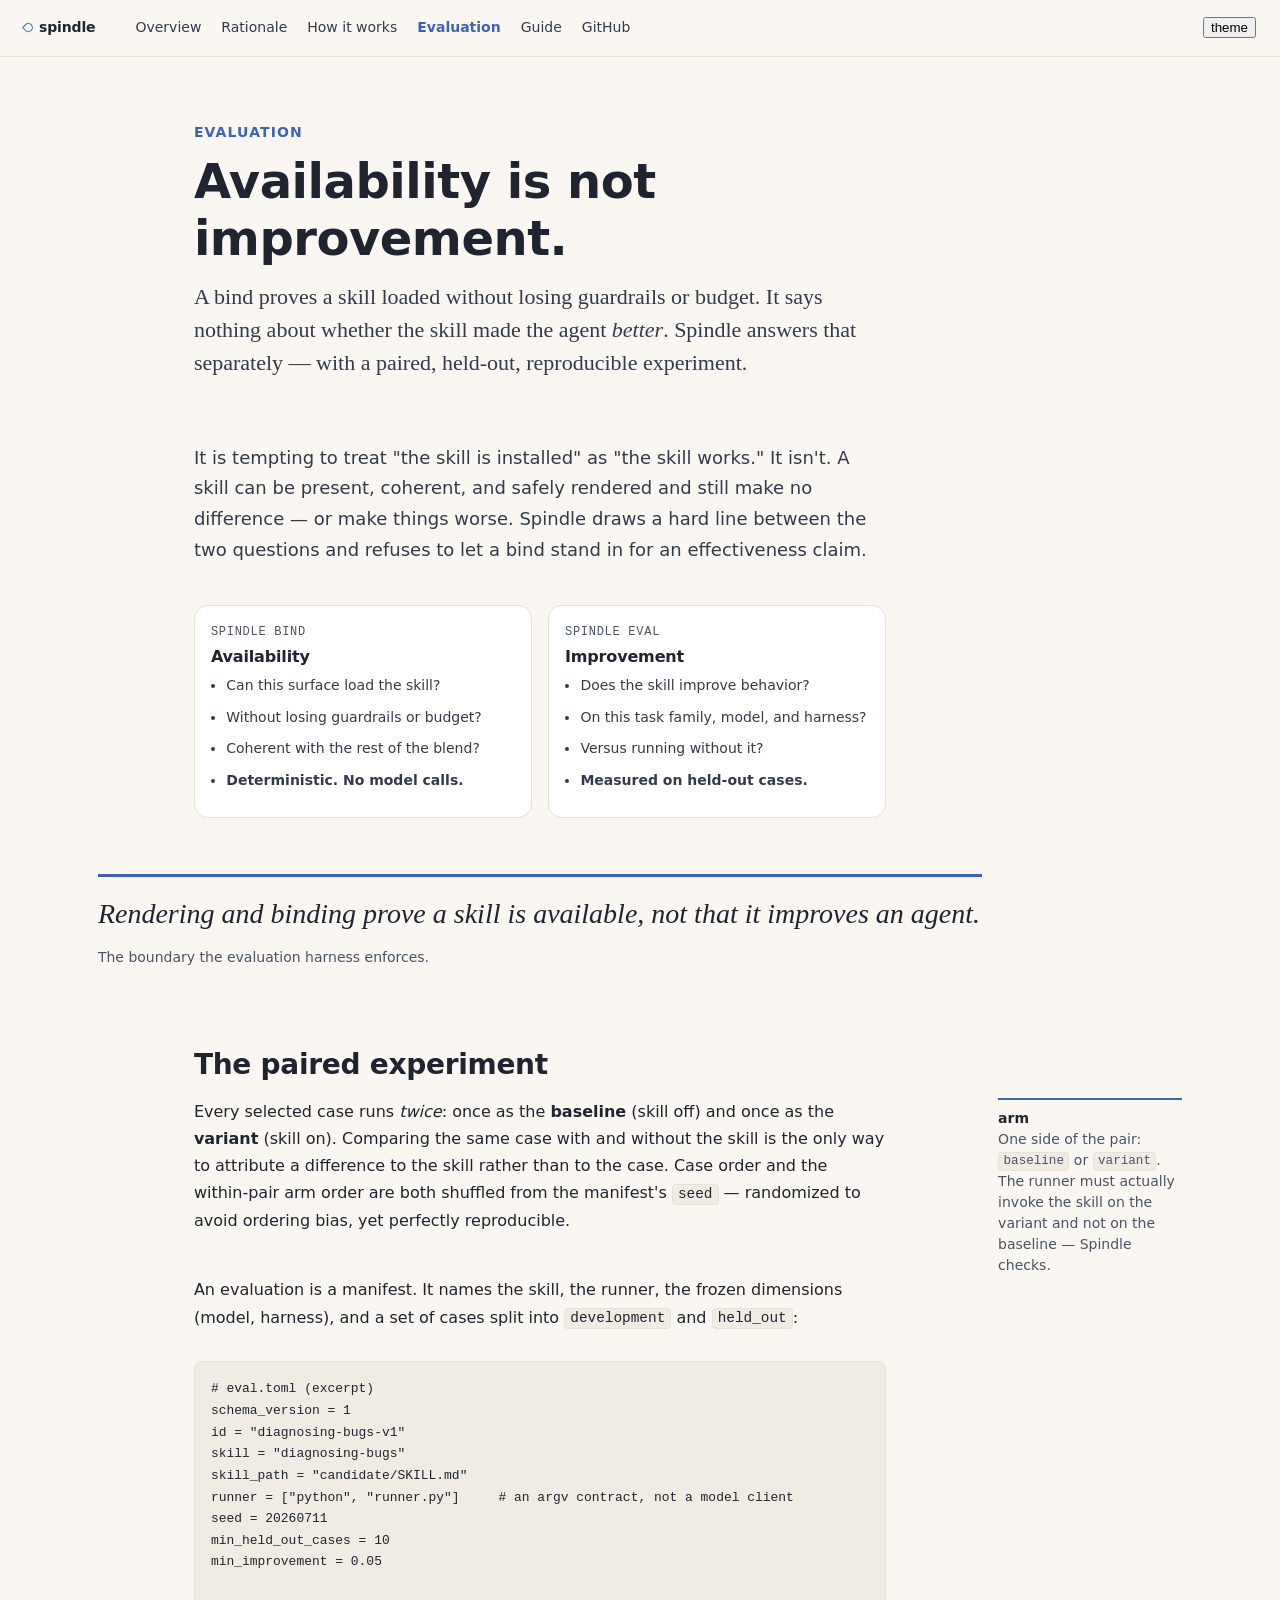
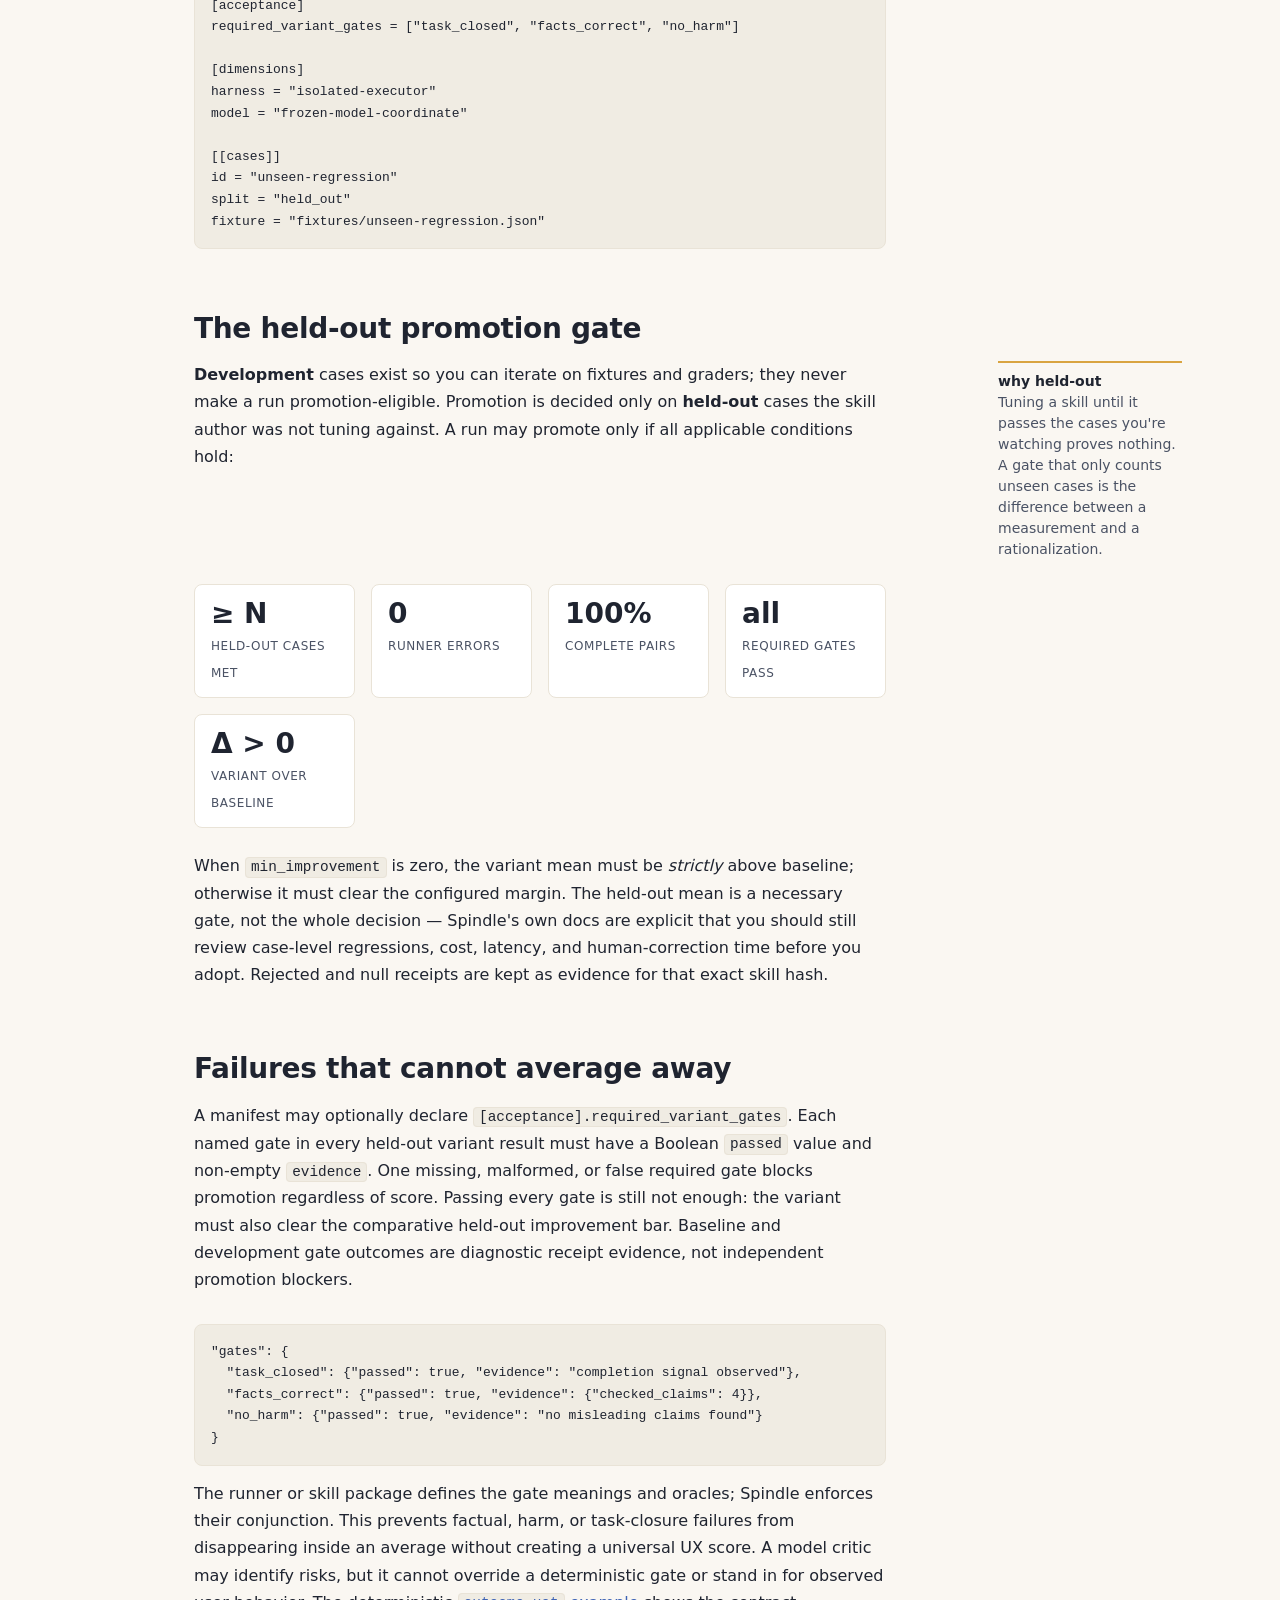
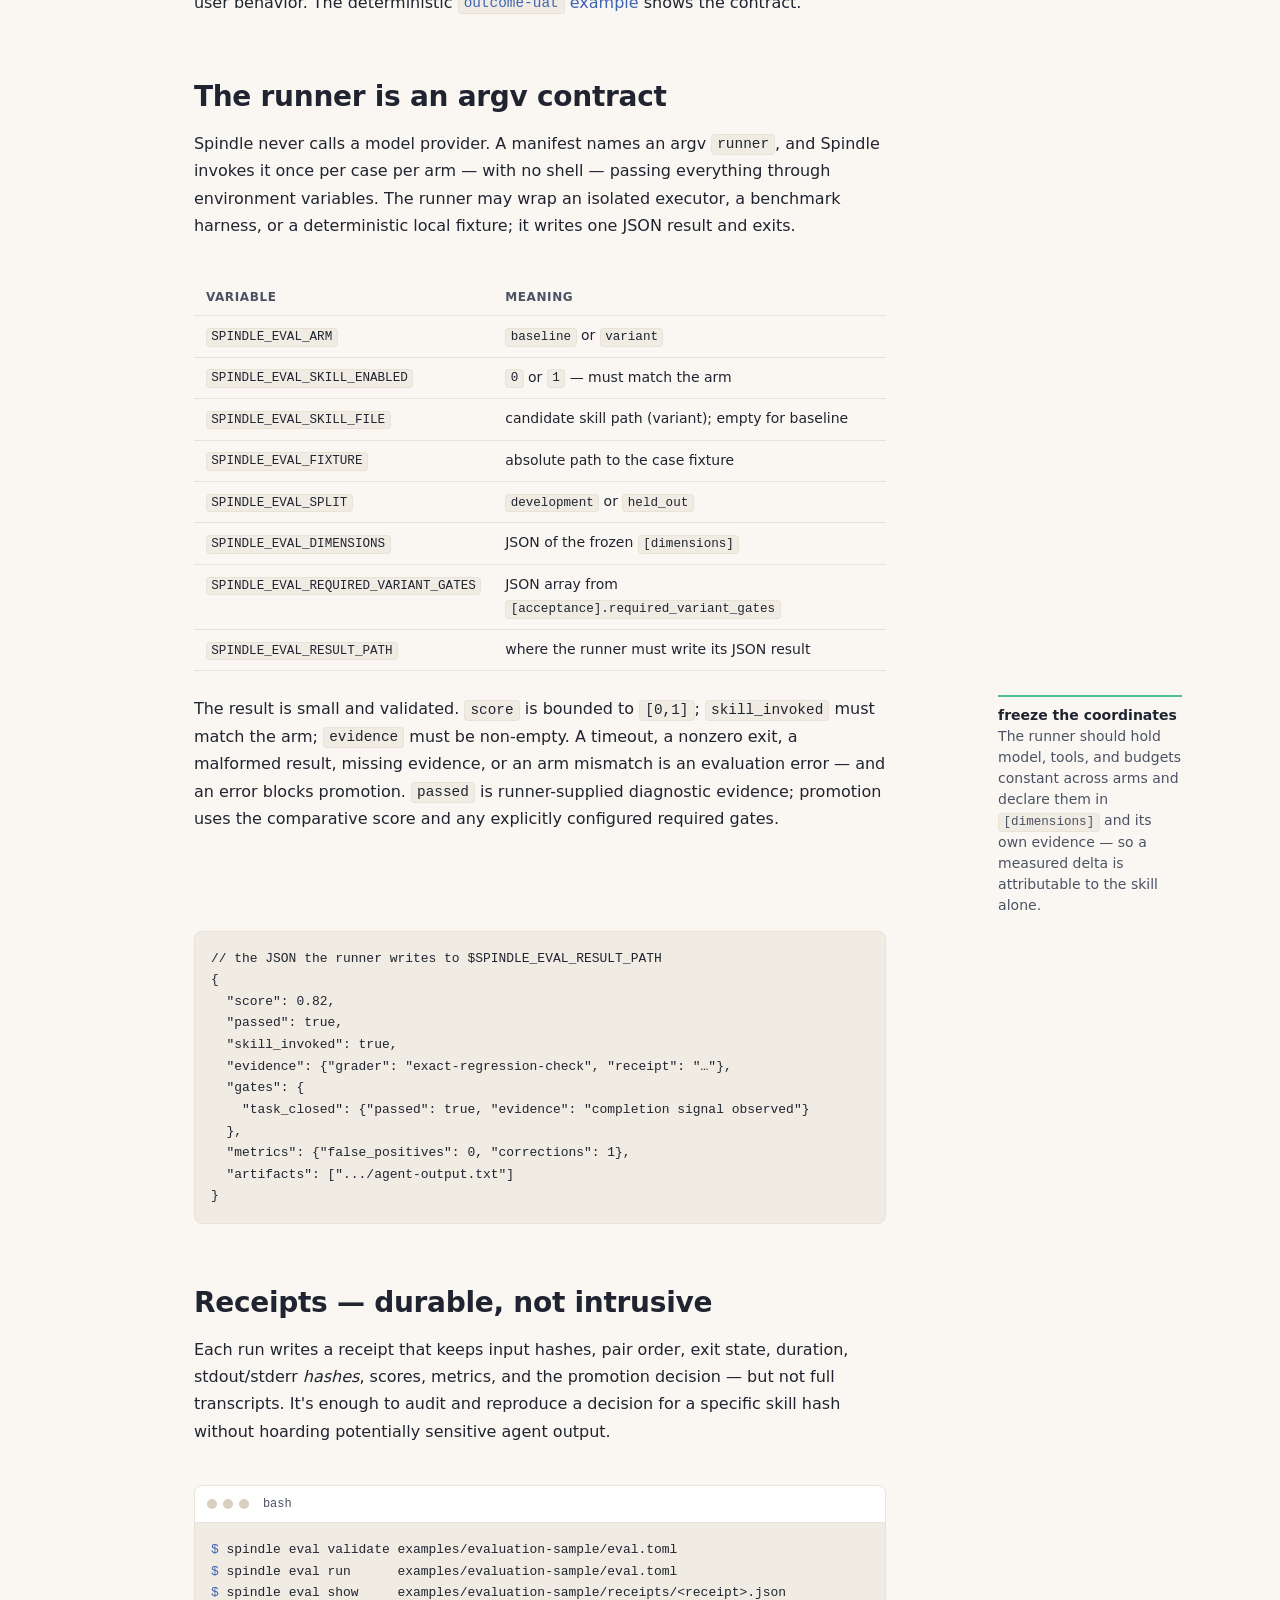
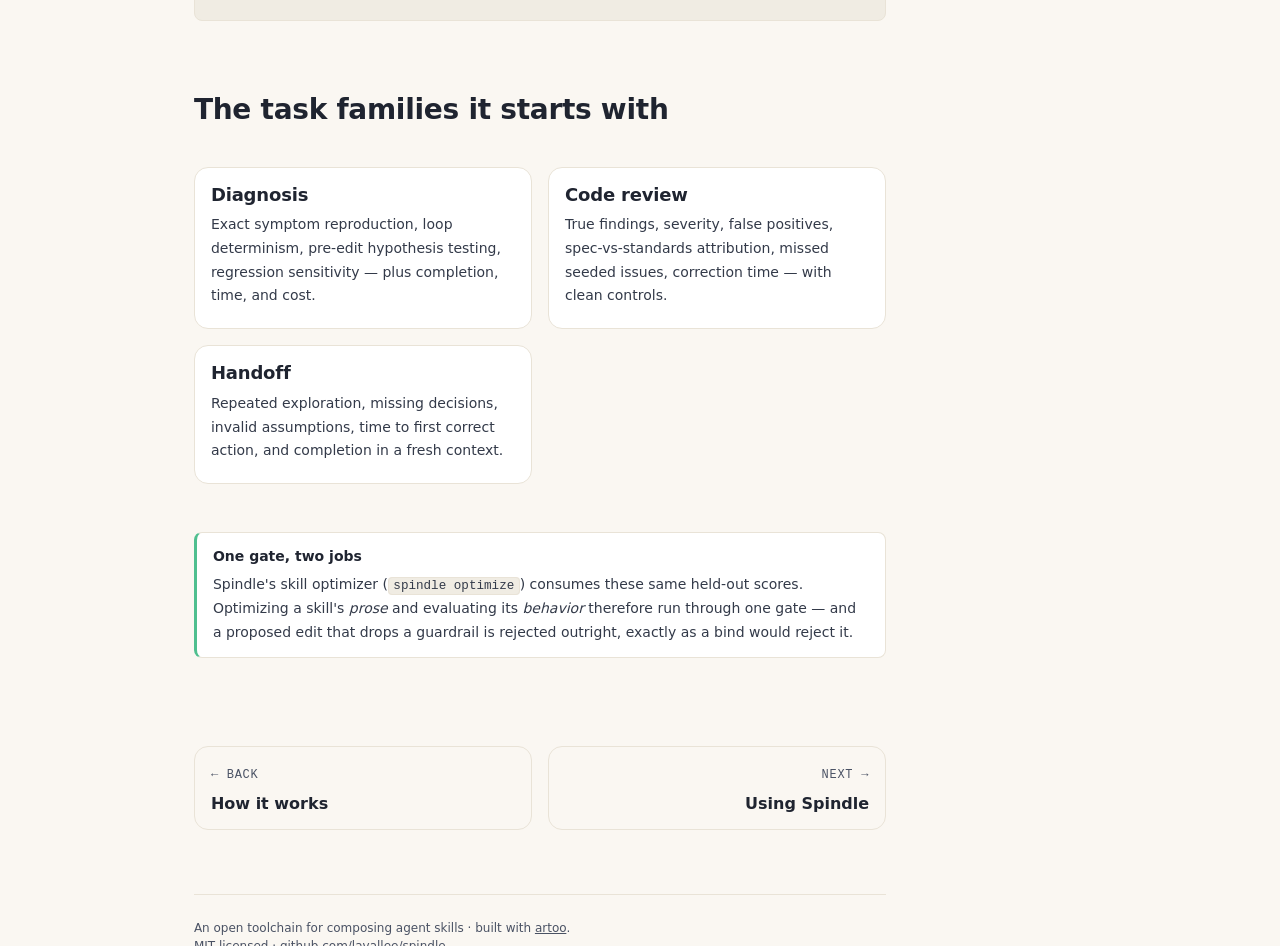
==== commit 9fc6ed15: "Add outcome-based evaluation gates" ====
--- a/docs/evaluation.html
+++ b/docs/evaluation.html
@@ -99,6 +99,9 @@
 min_held_out_cases = 10
 min_improvement = 0.05
 
+[acceptance]
+required_variant_gates = ["task_closed", "facts_correct", "no_harm"]
+
 [dimensions]
 harness = "isolated-executor"
 model = "frozen-model-coordinate"
@@ -113,7 +116,7 @@
     <p><b>Development</b> cases exist so you can iterate on fixtures and graders;
     they never make a run promotion-eligible. Promotion is decided only on
     <b>held-out</b> cases the skill author was not tuning against. A run may promote
-    only if all four hold:</p>
+    only if all applicable conditions hold:</p>
     <aside class="article-marginnote article-marginnote--callout">
       <span class="term">why held-out</span>
       Tuning a skill until it passes the cases you're watching proves nothing. A
@@ -125,6 +128,7 @@
     <div class="stat"><span class="value">≥ N</span><span class="label">held-out cases met</span></div>
     <div class="stat"><span class="value">0</span><span class="label">runner errors</span></div>
     <div class="stat"><span class="value">100%</span><span class="label">complete pairs</span></div>
+    <div class="stat"><span class="value">all</span><span class="label">required gates pass</span></div>
     <div class="stat"><span class="value">Δ &gt; 0</span><span class="label">variant over baseline</span></div>
   </div>
   <p>When <code>min_improvement</code> is zero, the variant mean must be
@@ -133,6 +137,30 @@
   docs are explicit that you should still review case-level regressions, cost,
   latency, and human-correction time before you adopt. Rejected and null receipts
   are kept as evidence for that exact skill hash.</p>
+
+  <h2>Failures that cannot average away</h2>
+  <p>A manifest may optionally declare
+  <code>[acceptance].required_variant_gates</code>. Each named gate in every
+  held-out variant result must have a Boolean <code>passed</code> value and
+  non-empty <code>evidence</code>. One missing, malformed, or false required gate
+  blocks promotion regardless of score. Passing every gate is still not enough:
+  the variant must also clear the comparative held-out improvement bar. Baseline
+  and development gate outcomes are diagnostic receipt evidence, not independent
+  promotion blockers.</p>
+
+<pre><code>"gates": {
+  "task_closed": {"passed": true, "evidence": "completion signal observed"},
+  "facts_correct": {"passed": true, "evidence": {"checked_claims": 4}},
+  "no_harm": {"passed": true, "evidence": "no misleading claims found"}
+}</code></pre>
+
+  <p>The runner or skill package defines the gate meanings and oracles; Spindle
+  enforces their conjunction. This prevents factual, harm, or task-closure failures
+  from disappearing inside an average without creating a universal UX score. A
+  model critic may identify risks, but it cannot override a deterministic gate or
+  stand in for observed user behavior. The deterministic
+  <a href="https://github.com/lavallee/spindle/blob/main/examples/outcome-uat/eval.toml"><code>outcome-uat</code> example</a>
+  shows the contract.</p>
 
   <h2>The runner is an argv contract</h2>
   <p>Spindle never calls a model provider. A manifest names an argv
@@ -150,6 +178,7 @@
       <tr><td><code>SPINDLE_EVAL_FIXTURE</code></td><td>absolute path to the case fixture</td></tr>
       <tr><td><code>SPINDLE_EVAL_SPLIT</code></td><td><code>development</code> or <code>held_out</code></td></tr>
       <tr><td><code>SPINDLE_EVAL_DIMENSIONS</code></td><td>JSON of the frozen <code>[dimensions]</code></td></tr>
+      <tr><td><code>SPINDLE_EVAL_REQUIRED_VARIANT_GATES</code></td><td>JSON array from <code>[acceptance].required_variant_gates</code></td></tr>
       <tr><td><code>SPINDLE_EVAL_RESULT_PATH</code></td><td>where the runner must write its JSON result</td></tr>
     </tbody>
   </table>
@@ -159,7 +188,9 @@
     <code>[0,1]</code>; <code>skill_invoked</code> must match the arm;
     <code>evidence</code> must be non-empty. A timeout, a nonzero exit, a malformed
     result, missing evidence, or an arm mismatch is an evaluation error — and an
-    error blocks promotion.</p>
+    error blocks promotion. <code>passed</code> is runner-supplied diagnostic
+    evidence; promotion uses the comparative score and any explicitly configured
+    required gates.</p>
     <aside class="article-marginnote article-marginnote--source">
       <span class="term">freeze the coordinates</span>
       The runner should hold model, tools, and budgets constant across arms and
@@ -174,6 +205,9 @@
   "passed": true,
   "skill_invoked": true,
   "evidence": {"grader": "exact-regression-check", "receipt": "…"},
+  "gates": {
+    "task_closed": {"passed": true, "evidence": "completion signal observed"}
+  },
   "metrics": {"false_positives": 0, "corrections": 1},
   "artifacts": [".../agent-output.txt"]
 }</code></pre>
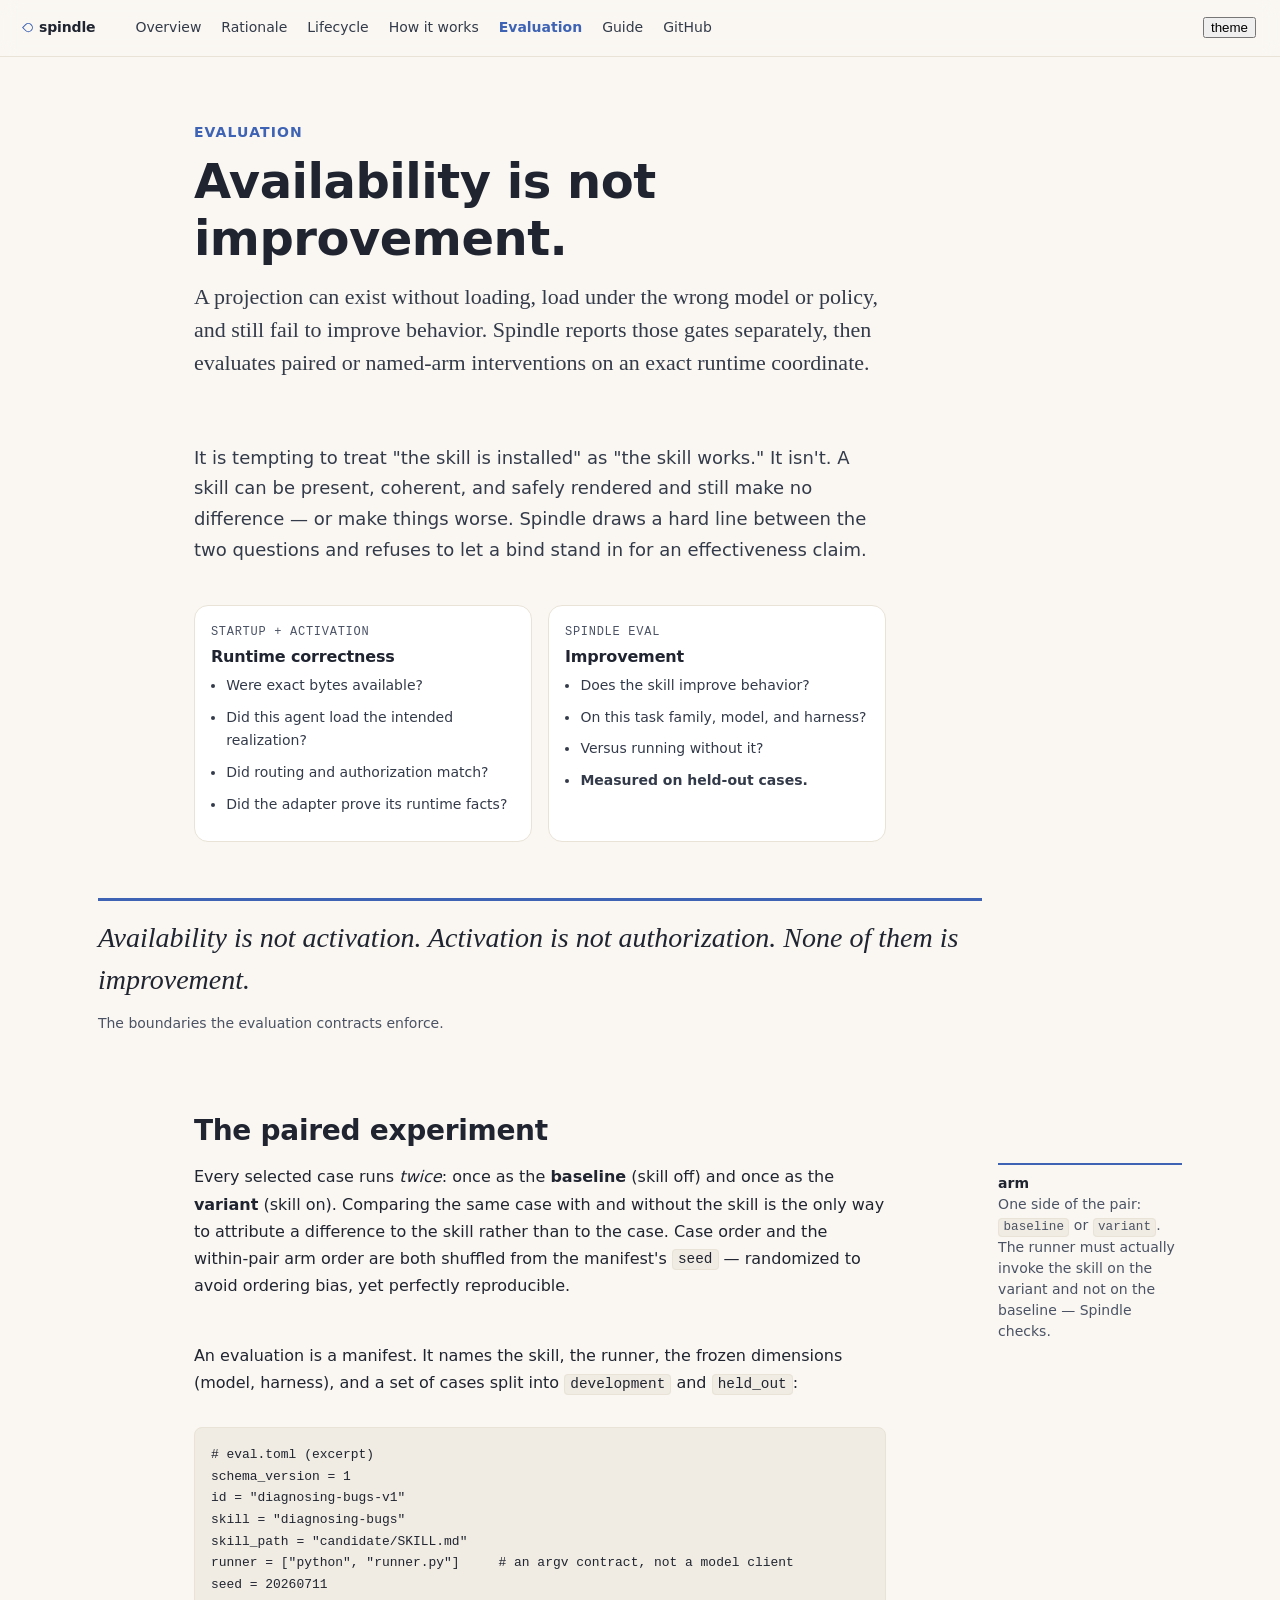
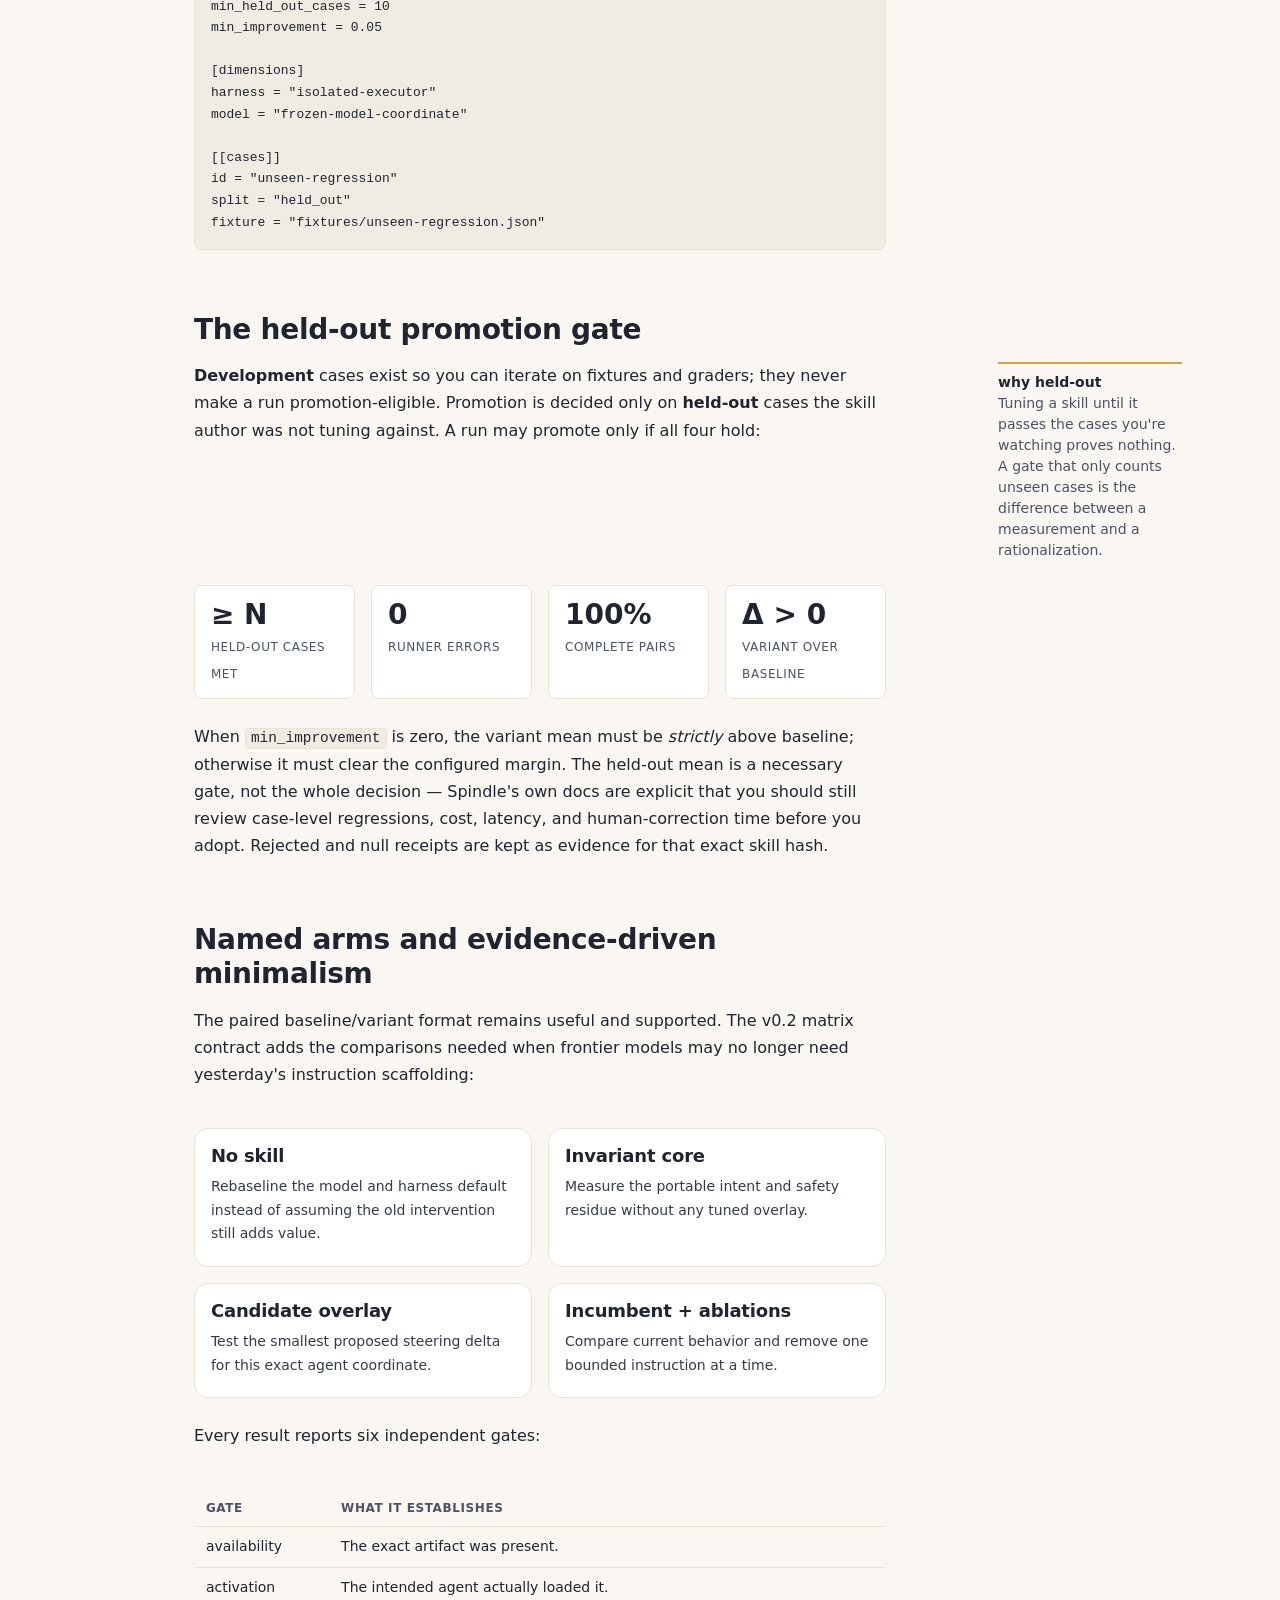
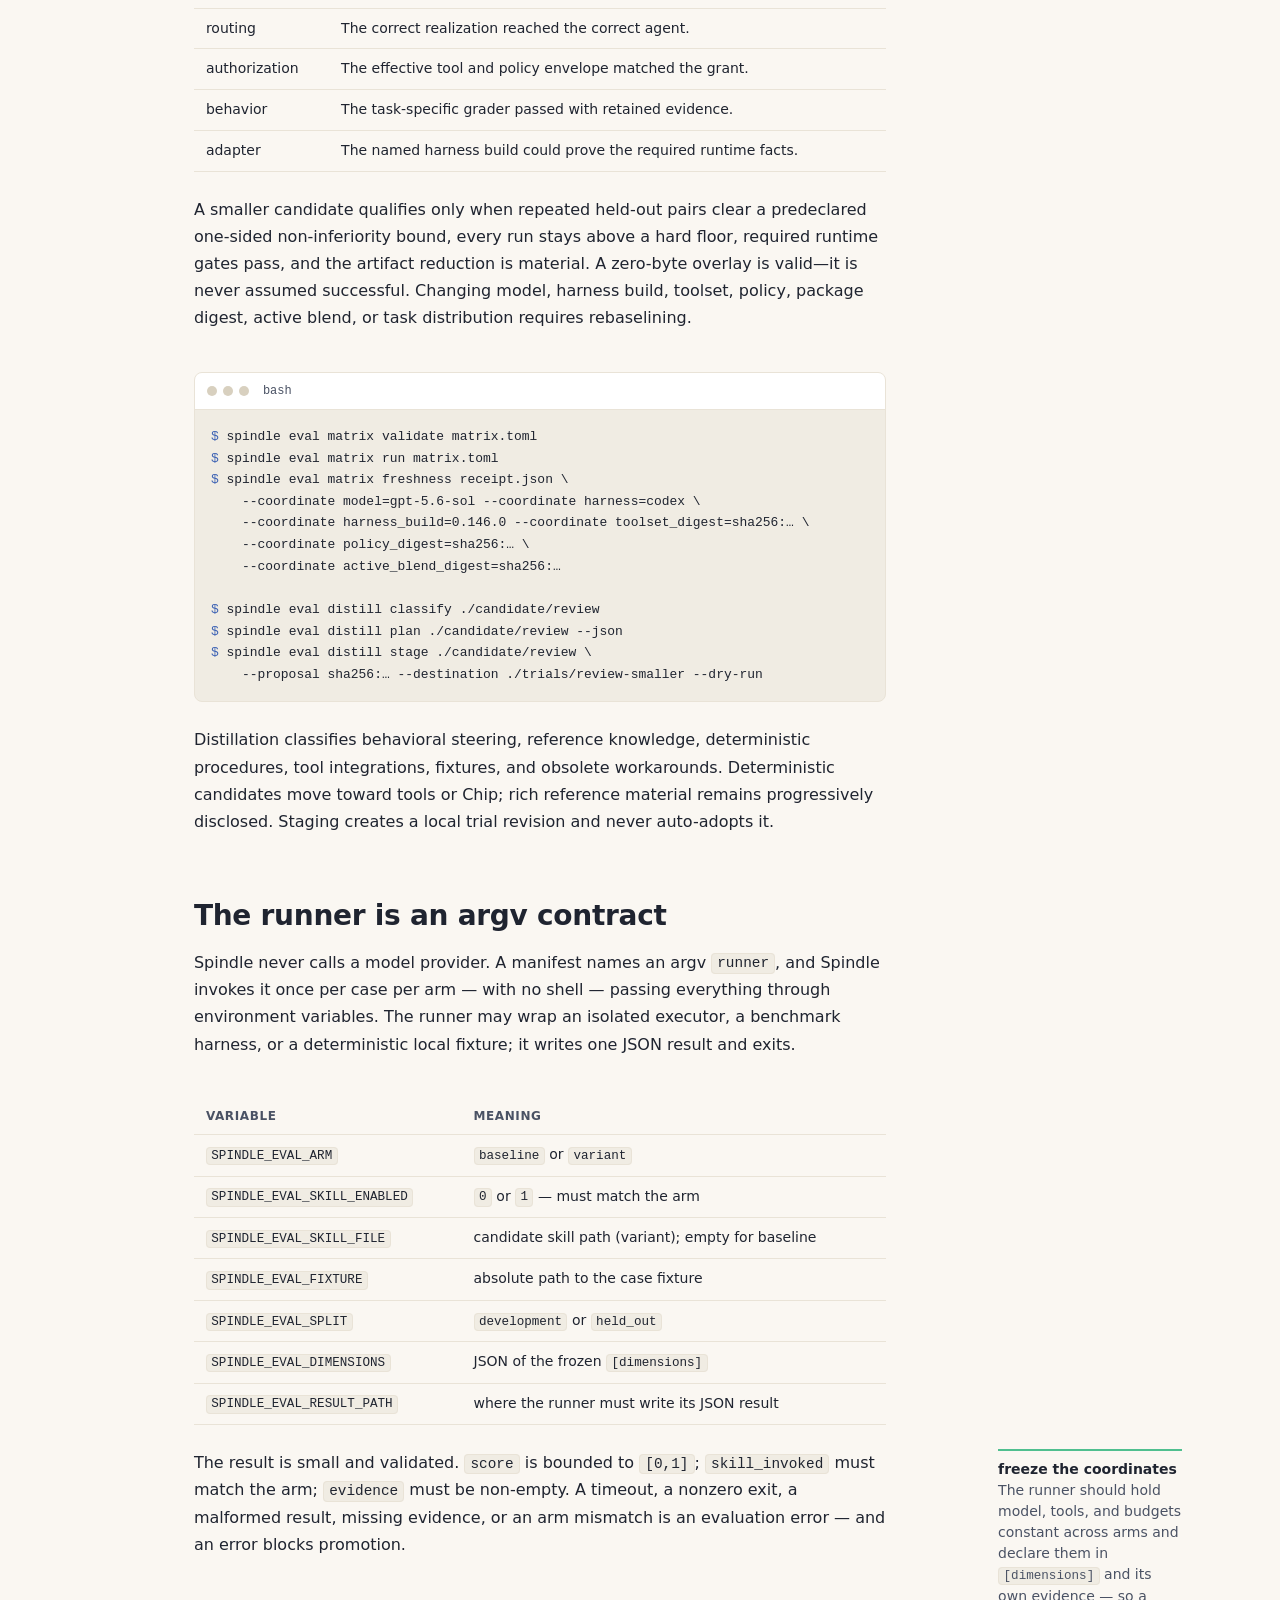
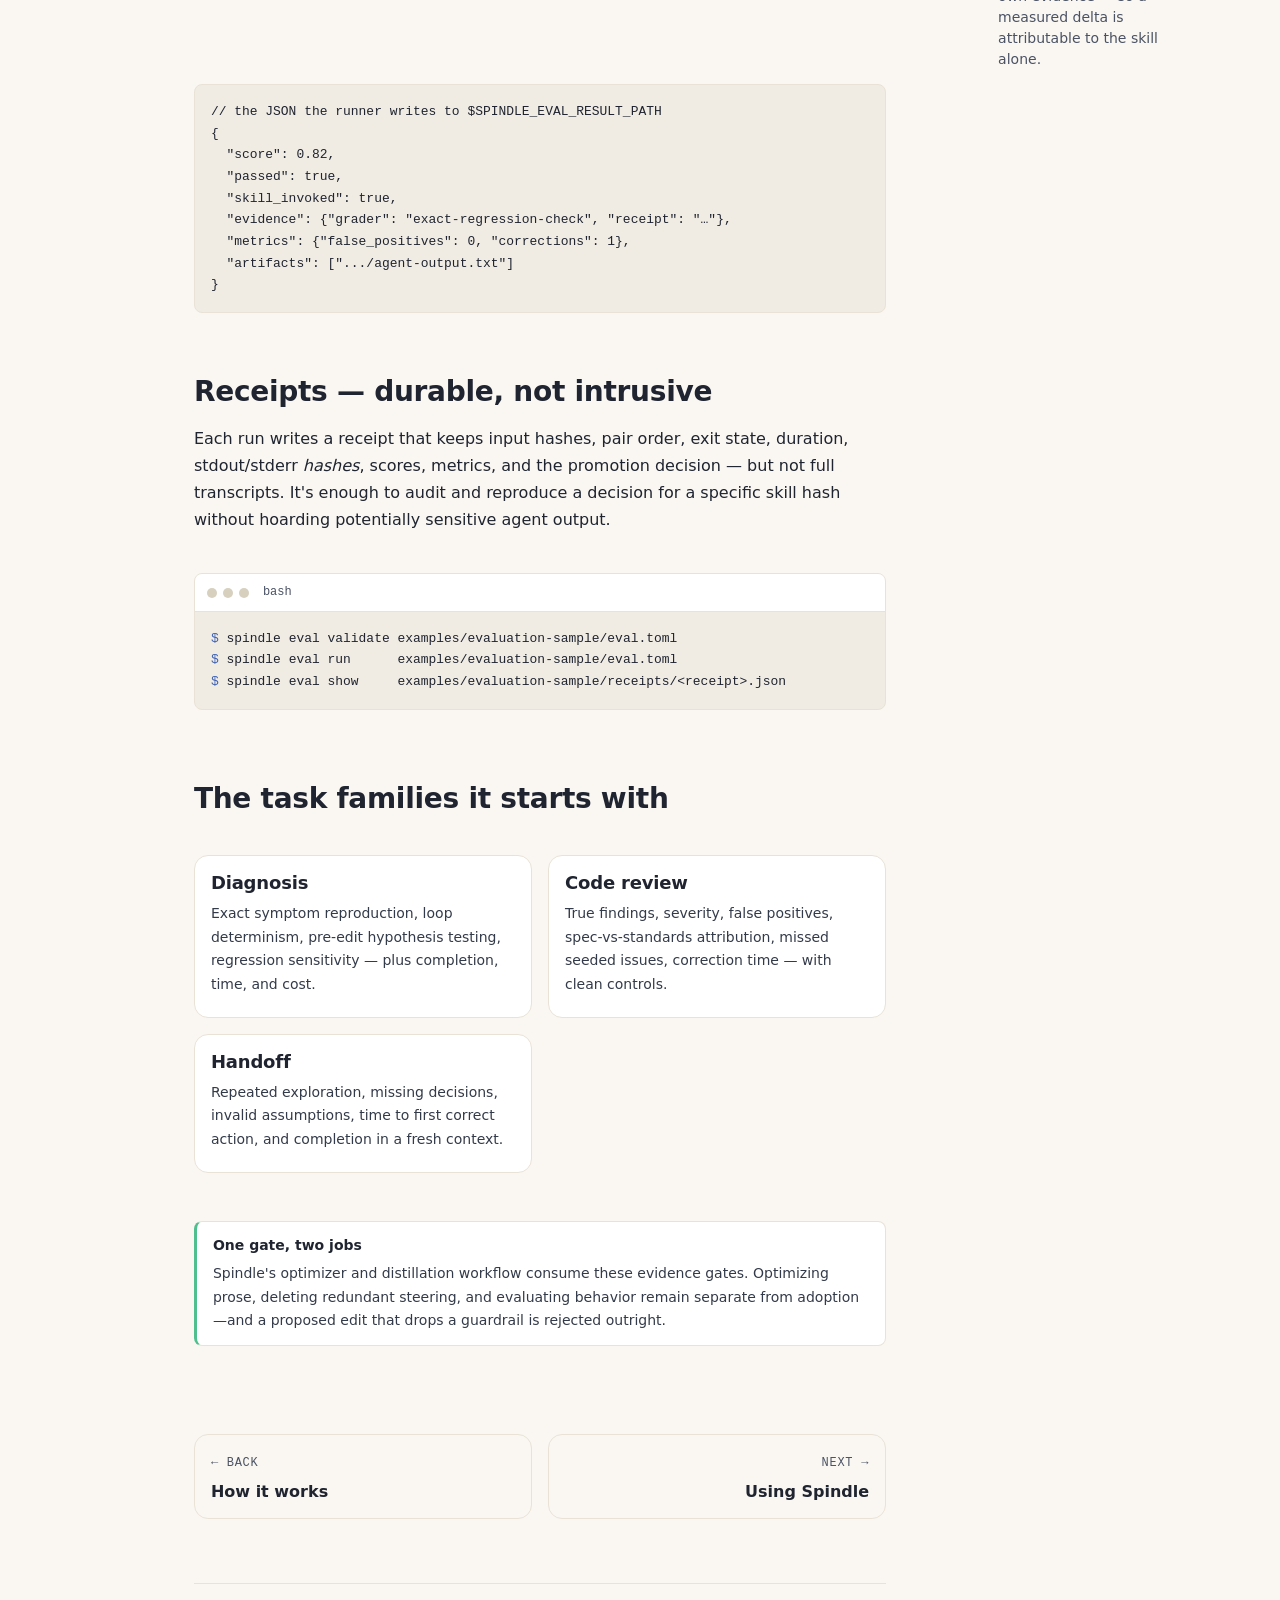
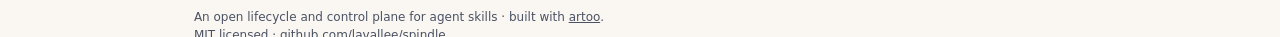
==== commit a95c2b3c: "feat: add Spindle 0.2 skill lifecycle" ====
--- a/docs/evaluation.html
+++ b/docs/evaluation.html
@@ -4,7 +4,7 @@
 <meta charset="utf-8">
 <meta name="viewport" content="width=device-width, initial-scale=1">
 <title>Does the skill help? — Spindle's behavioral evaluation</title>
-<meta name="description" content="Binding proves a skill is available; only a held-out evaluation proves it improved behavior. Spindle runs paired baseline/variant cases, randomizes order from a seed, and gates promotion on held-out scores — with durable, hash-pinned receipts.">
+<meta name="description" content="Spindle separates availability, activation, routing, authorization, behavior, and adapter conformance, then evaluates paired or named-arm skill interventions on exact runtime coordinates.">
 <link rel="icon" href="data:image/svg+xml,%3Csvg xmlns='http://www.w3.org/2000/svg' viewBox='0 0 32 32'%3E%3Ccircle cx='16' cy='16' r='9' fill='none' stroke='%237aa2f7' stroke-width='2.5'/%3E%3Ccircle cx='16' cy='16' r='2.5' fill='%237aa2f7'/%3E%3C/svg%3E">
 <link rel="stylesheet" href="lib/artoo-kit/tokens.css">
 <link rel="stylesheet" href="lib/artoo-kit/base.css">
@@ -19,6 +19,7 @@
   <div class="nav-links">
     <a href="index.html">Overview</a>
     <a href="rationale.html">Rationale</a>
+    <a href="lifecycle.html">Lifecycle</a>
     <a href="how-it-works.html">How it works</a>
     <a href="evaluation.html">Evaluation</a>
     <a href="guide.html">Guide</a>
@@ -31,10 +32,10 @@
   <header class="article-header">
     <div class="article-kicker">evaluation</div>
     <h1 class="article-title">Availability is not improvement.</h1>
-    <p class="article-dek">A bind proves a skill loaded without losing guardrails
-    or budget. It says nothing about whether the skill made the agent
-    <em>better</em>. Spindle answers that separately — with a paired, held-out,
-    reproducible experiment.</p>
+    <p class="article-dek">A projection can exist without loading, load under the
+    wrong model or policy, and still fail to improve behavior. Spindle reports
+    those gates separately, then evaluates paired or named-arm interventions on
+    an exact runtime coordinate.</p>
   </header>
 
   <p class="lead">It is tempting to treat "the skill is installed" as "the skill
@@ -44,13 +45,13 @@
 
   <div class="ledger">
     <div>
-      <span class="tag">spindle bind</span>
-      <h4>Availability</h4>
+      <span class="tag">startup + activation</span>
+      <h4>Runtime correctness</h4>
       <ul>
-        <li>Can this surface load the skill?</li>
-        <li>Without losing guardrails or budget?</li>
-        <li>Coherent with the rest of the blend?</li>
-        <li><b>Deterministic. No model calls.</b></li>
+        <li>Were exact bytes available?</li>
+        <li>Did this agent load the intended realization?</li>
+        <li>Did routing and authorization match?</li>
+        <li>Did the adapter prove its runtime facts?</li>
       </ul>
     </div>
     <div>
@@ -65,9 +66,9 @@
     </div>
   </div>
 
-  <p class="article-pullquote">Rendering and binding prove a skill is available,
-  not that it improves an agent.<cite>The boundary the evaluation harness
-  enforces.</cite></p>
+  <p class="article-pullquote">Availability is not activation. Activation is not
+  authorization. None of them is improvement.<cite>The boundaries the evaluation
+  contracts enforce.</cite></p>
 
   <h2>The paired experiment</h2>
   <div class="article-mrow">
@@ -99,9 +100,6 @@
 min_held_out_cases = 10
 min_improvement = 0.05
 
-[acceptance]
-required_variant_gates = ["task_closed", "facts_correct", "no_harm"]
-
 [dimensions]
 harness = "isolated-executor"
 model = "frozen-model-coordinate"
@@ -116,7 +114,7 @@
     <p><b>Development</b> cases exist so you can iterate on fixtures and graders;
     they never make a run promotion-eligible. Promotion is decided only on
     <b>held-out</b> cases the skill author was not tuning against. A run may promote
-    only if all applicable conditions hold:</p>
+    only if all four hold:</p>
     <aside class="article-marginnote article-marginnote--callout">
       <span class="term">why held-out</span>
       Tuning a skill until it passes the cases you're watching proves nothing. A
@@ -128,7 +126,6 @@
     <div class="stat"><span class="value">≥ N</span><span class="label">held-out cases met</span></div>
     <div class="stat"><span class="value">0</span><span class="label">runner errors</span></div>
     <div class="stat"><span class="value">100%</span><span class="label">complete pairs</span></div>
-    <div class="stat"><span class="value">all</span><span class="label">required gates pass</span></div>
     <div class="stat"><span class="value">Δ &gt; 0</span><span class="label">variant over baseline</span></div>
   </div>
   <p>When <code>min_improvement</code> is zero, the variant mean must be
@@ -138,29 +135,66 @@
   latency, and human-correction time before you adopt. Rejected and null receipts
   are kept as evidence for that exact skill hash.</p>
 
-  <h2>Failures that cannot average away</h2>
-  <p>A manifest may optionally declare
-  <code>[acceptance].required_variant_gates</code>. Each named gate in every
-  held-out variant result must have a Boolean <code>passed</code> value and
-  non-empty <code>evidence</code>. One missing, malformed, or false required gate
-  blocks promotion regardless of score. Passing every gate is still not enough:
-  the variant must also clear the comparative held-out improvement bar. Baseline
-  and development gate outcomes are diagnostic receipt evidence, not independent
-  promotion blockers.</p>
-
-<pre><code>"gates": {
-  "task_closed": {"passed": true, "evidence": "completion signal observed"},
-  "facts_correct": {"passed": true, "evidence": {"checked_claims": 4}},
-  "no_harm": {"passed": true, "evidence": "no misleading claims found"}
-}</code></pre>
-
-  <p>The runner or skill package defines the gate meanings and oracles; Spindle
-  enforces their conjunction. This prevents factual, harm, or task-closure failures
-  from disappearing inside an average without creating a universal UX score. A
-  model critic may identify risks, but it cannot override a deterministic gate or
-  stand in for observed user behavior. The deterministic
-  <a href="https://github.com/lavallee/spindle/blob/main/examples/outcome-uat/eval.toml"><code>outcome-uat</code> example</a>
-  shows the contract.</p>
+  <h2>Named arms and evidence-driven minimalism</h2>
+  <p>The paired baseline/variant format remains useful and supported. The v0.2
+  matrix contract adds the comparisons needed when frontier models may no longer
+  need yesterday's instruction scaffolding:</p>
+
+  <div class="card-grid">
+    <div class="card"><h3>No skill</h3>
+      <p>Rebaseline the model and harness default instead of assuming the old
+      intervention still adds value.</p></div>
+    <div class="card"><h3>Invariant core</h3>
+      <p>Measure the portable intent and safety residue without any tuned
+      overlay.</p></div>
+    <div class="card"><h3>Candidate overlay</h3>
+      <p>Test the smallest proposed steering delta for this exact agent
+      coordinate.</p></div>
+    <div class="card"><h3>Incumbent + ablations</h3>
+      <p>Compare current behavior and remove one bounded instruction at a time.</p></div>
+  </div>
+
+  <p>Every result reports six independent gates:</p>
+  <table>
+    <thead><tr><th>Gate</th><th>What it establishes</th></tr></thead>
+    <tbody>
+      <tr><td>availability</td><td>The exact artifact was present.</td></tr>
+      <tr><td>activation</td><td>The intended agent actually loaded it.</td></tr>
+      <tr><td>routing</td><td>The correct realization reached the correct agent.</td></tr>
+      <tr><td>authorization</td><td>The effective tool and policy envelope matched the grant.</td></tr>
+      <tr><td>behavior</td><td>The task-specific grader passed with retained evidence.</td></tr>
+      <tr><td>adapter</td><td>The named harness build could prove the required runtime facts.</td></tr>
+    </tbody>
+  </table>
+
+  <p>A smaller candidate qualifies only when repeated held-out pairs clear a
+  predeclared one-sided non-inferiority bound, every run stays above a hard floor,
+  required runtime gates pass, and the artifact reduction is material. A
+  zero-byte overlay is valid—it is never assumed successful. Changing model,
+  harness build, toolset, policy, package digest, active blend, or task
+  distribution requires rebaselining.</p>
+
+  <div class="terminal">
+    <div class="terminal-bar"><span class="dot"></span><span class="dot"></span><span class="dot"></span><span class="name">bash</span></div>
+<pre><code><span class="p">$</span> spindle eval matrix validate matrix.toml
+<span class="p">$</span> spindle eval matrix run matrix.toml
+<span class="p">$</span> spindle eval matrix freshness receipt.json \
+    --coordinate model=gpt-5.6-sol --coordinate harness=codex \
+    --coordinate harness_build=0.146.0 --coordinate toolset_digest=sha256:… \
+    --coordinate policy_digest=sha256:… \
+    --coordinate active_blend_digest=sha256:…
+
+<span class="p">$</span> spindle eval distill classify ./candidate/review
+<span class="p">$</span> spindle eval distill plan ./candidate/review --json
+<span class="p">$</span> spindle eval distill stage ./candidate/review \
+    --proposal sha256:… --destination ./trials/review-smaller --dry-run</code></pre>
+  </div>
+
+  <p>Distillation classifies behavioral steering, reference knowledge,
+  deterministic procedures, tool integrations, fixtures, and obsolete
+  workarounds. Deterministic candidates move toward tools or Chip; rich reference
+  material remains progressively disclosed. Staging creates a local trial
+  revision and never auto-adopts it.</p>
 
   <h2>The runner is an argv contract</h2>
   <p>Spindle never calls a model provider. A manifest names an argv
@@ -178,7 +212,6 @@
       <tr><td><code>SPINDLE_EVAL_FIXTURE</code></td><td>absolute path to the case fixture</td></tr>
       <tr><td><code>SPINDLE_EVAL_SPLIT</code></td><td><code>development</code> or <code>held_out</code></td></tr>
       <tr><td><code>SPINDLE_EVAL_DIMENSIONS</code></td><td>JSON of the frozen <code>[dimensions]</code></td></tr>
-      <tr><td><code>SPINDLE_EVAL_REQUIRED_VARIANT_GATES</code></td><td>JSON array from <code>[acceptance].required_variant_gates</code></td></tr>
       <tr><td><code>SPINDLE_EVAL_RESULT_PATH</code></td><td>where the runner must write its JSON result</td></tr>
     </tbody>
   </table>
@@ -188,9 +221,7 @@
     <code>[0,1]</code>; <code>skill_invoked</code> must match the arm;
     <code>evidence</code> must be non-empty. A timeout, a nonzero exit, a malformed
     result, missing evidence, or an arm mismatch is an evaluation error — and an
-    error blocks promotion. <code>passed</code> is runner-supplied diagnostic
-    evidence; promotion uses the comparative score and any explicitly configured
-    required gates.</p>
+    error blocks promotion.</p>
     <aside class="article-marginnote article-marginnote--source">
       <span class="term">freeze the coordinates</span>
       The runner should hold model, tools, and budgets constant across arms and
@@ -205,9 +236,6 @@
   "passed": true,
   "skill_invoked": true,
   "evidence": {"grader": "exact-regression-check", "receipt": "…"},
-  "gates": {
-    "task_closed": {"passed": true, "evidence": "completion signal observed"}
-  },
   "metrics": {"false_positives": 0, "corrections": 1},
   "artifacts": [".../agent-output.txt"]
 }</code></pre>
@@ -241,10 +269,10 @@
 
   <div class="callout callout--success">
     <span class="callout-title">One gate, two jobs</span>
-    Spindle's skill optimizer (<code>spindle optimize</code>) consumes these same
-    held-out scores. Optimizing a skill's <em>prose</em> and evaluating its
-    <em>behavior</em> therefore run through one gate — and a proposed edit that
-    drops a guardrail is rejected outright, exactly as a bind would reject it.
+    Spindle's optimizer and distillation workflow consume these evidence gates.
+    Optimizing prose, deleting redundant steering, and evaluating behavior remain
+    separate from adoption—and a proposed edit that drops a guardrail is rejected
+    outright.
   </div>
 
   <nav class="pagenav">
@@ -259,7 +287,7 @@
   </nav>
 
   <footer class="colophon">
-    An open toolchain for composing agent skills · built with
+    An open lifecycle and control plane for agent skills · built with
     <a href="https://github.com/lavallee/artoo">artoo</a>.<br>
     MIT licensed · <a href="https://github.com/lavallee/spindle">github.com/lavallee/spindle</a>
   </footer>
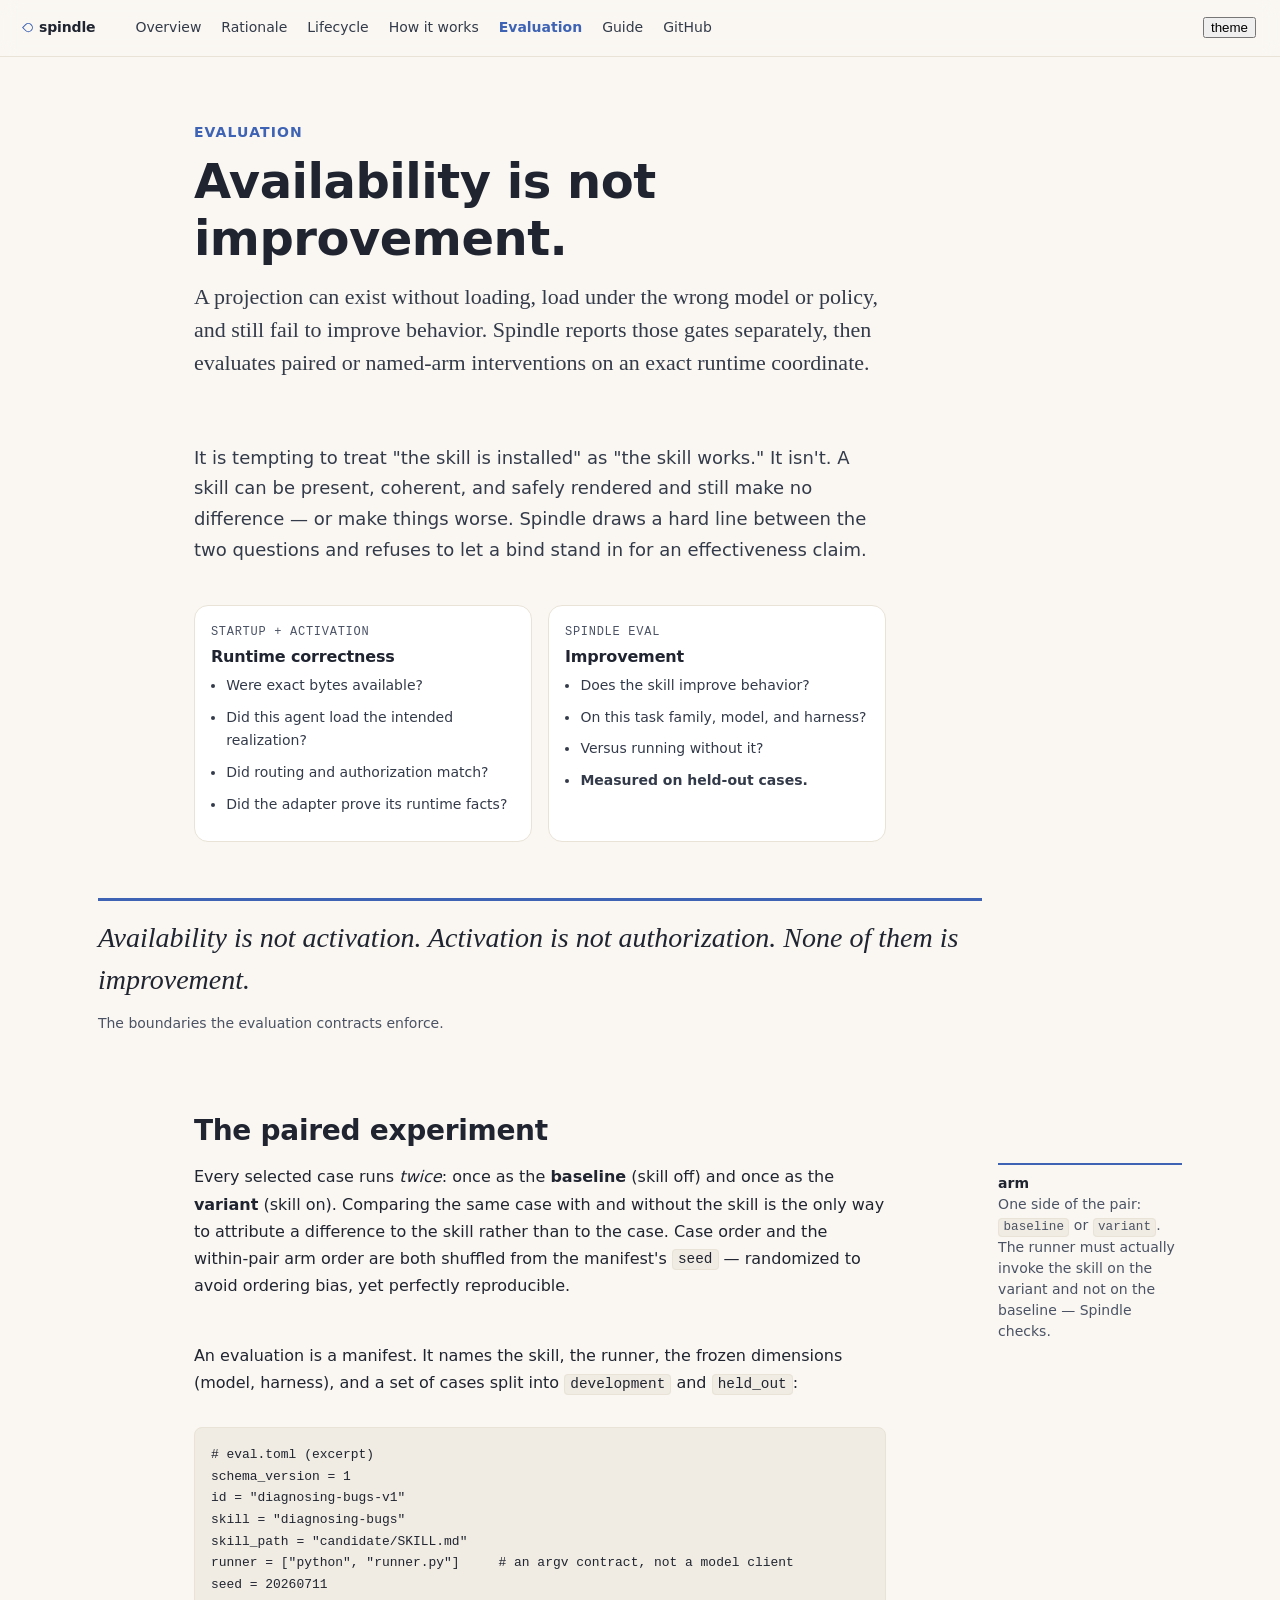
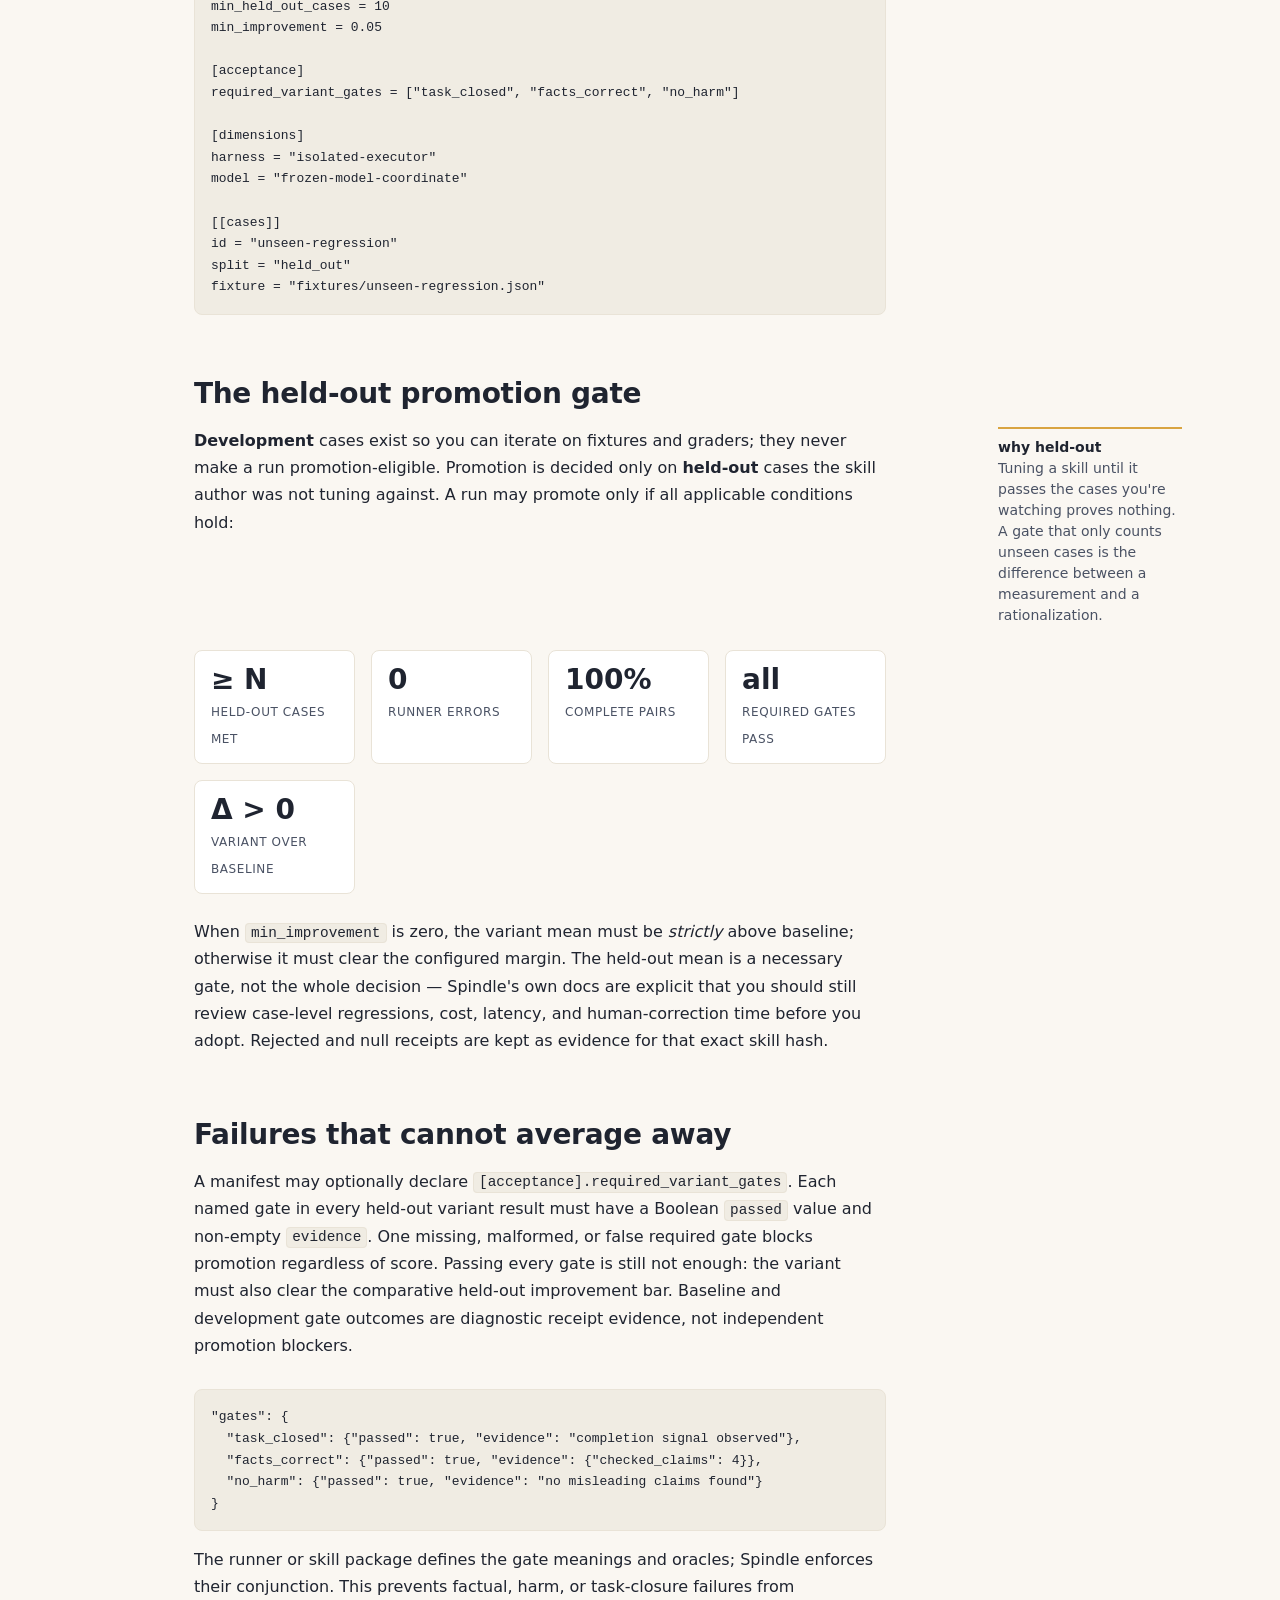
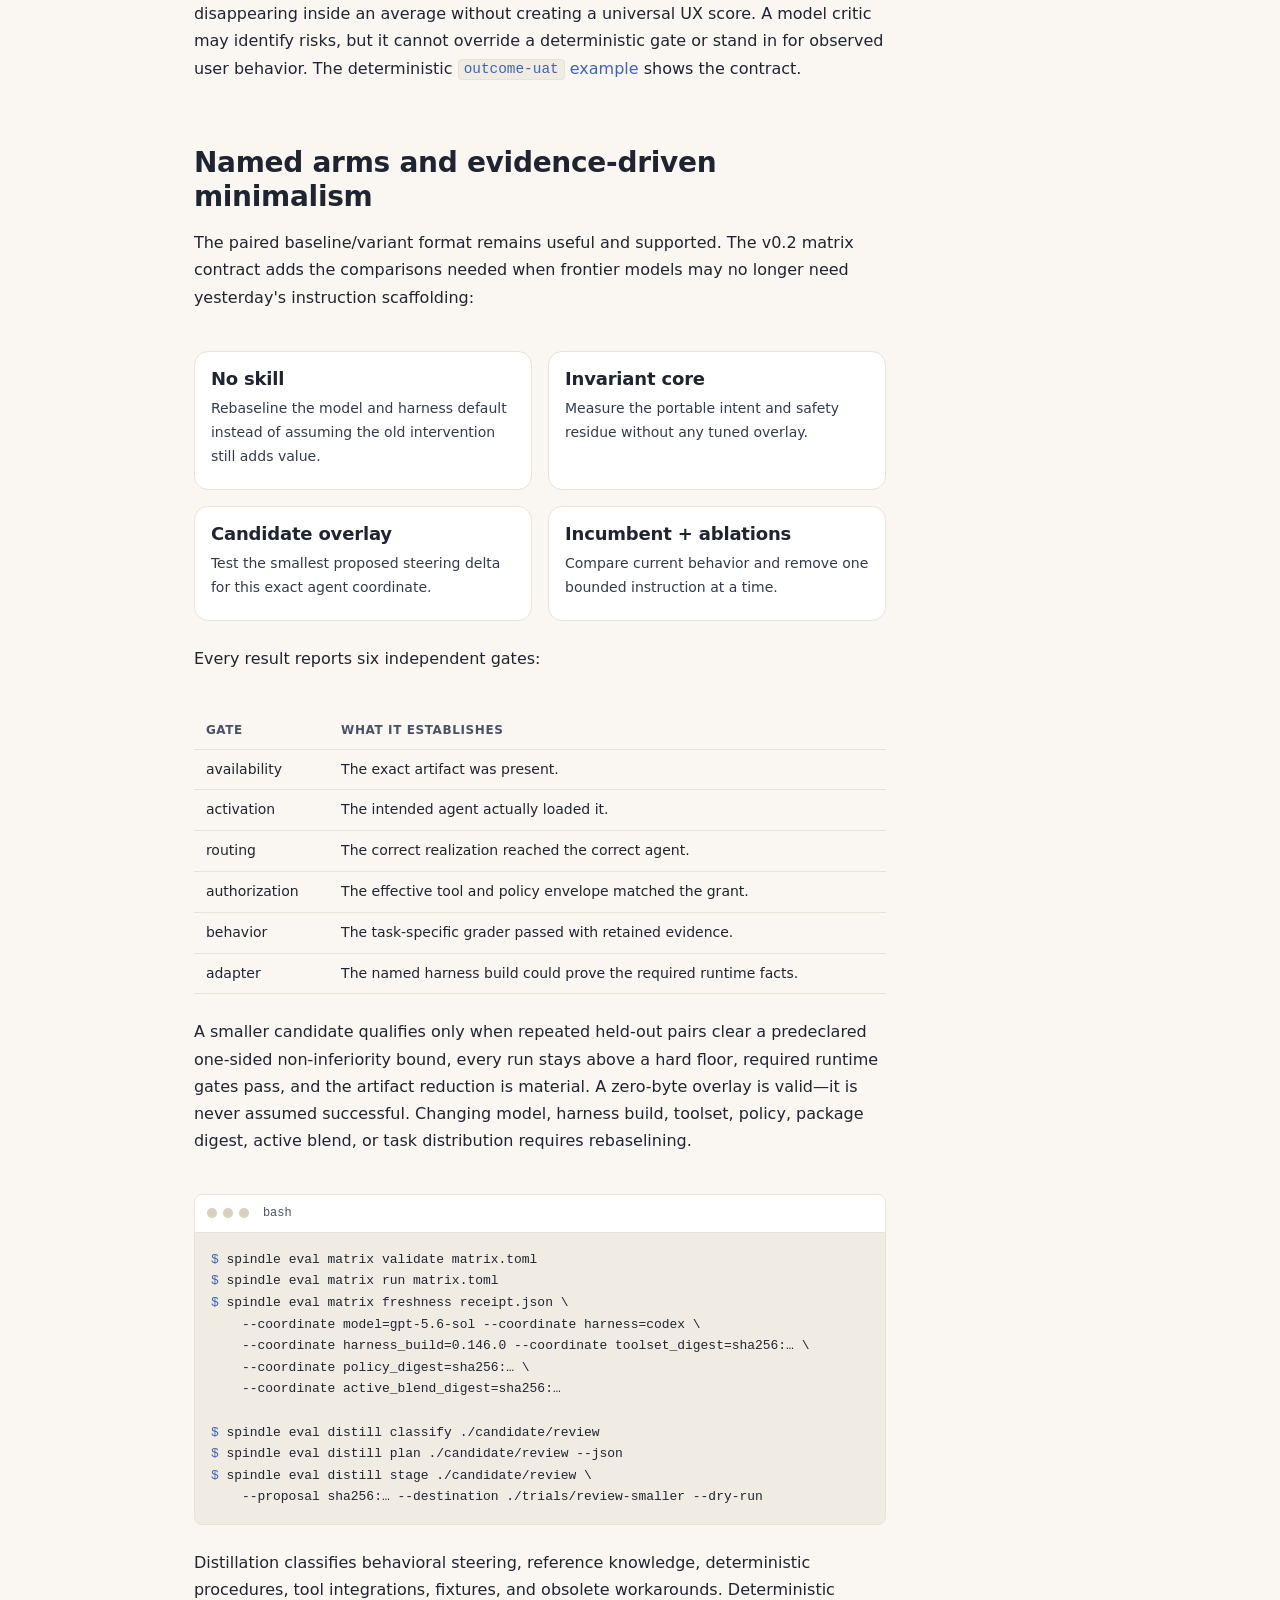
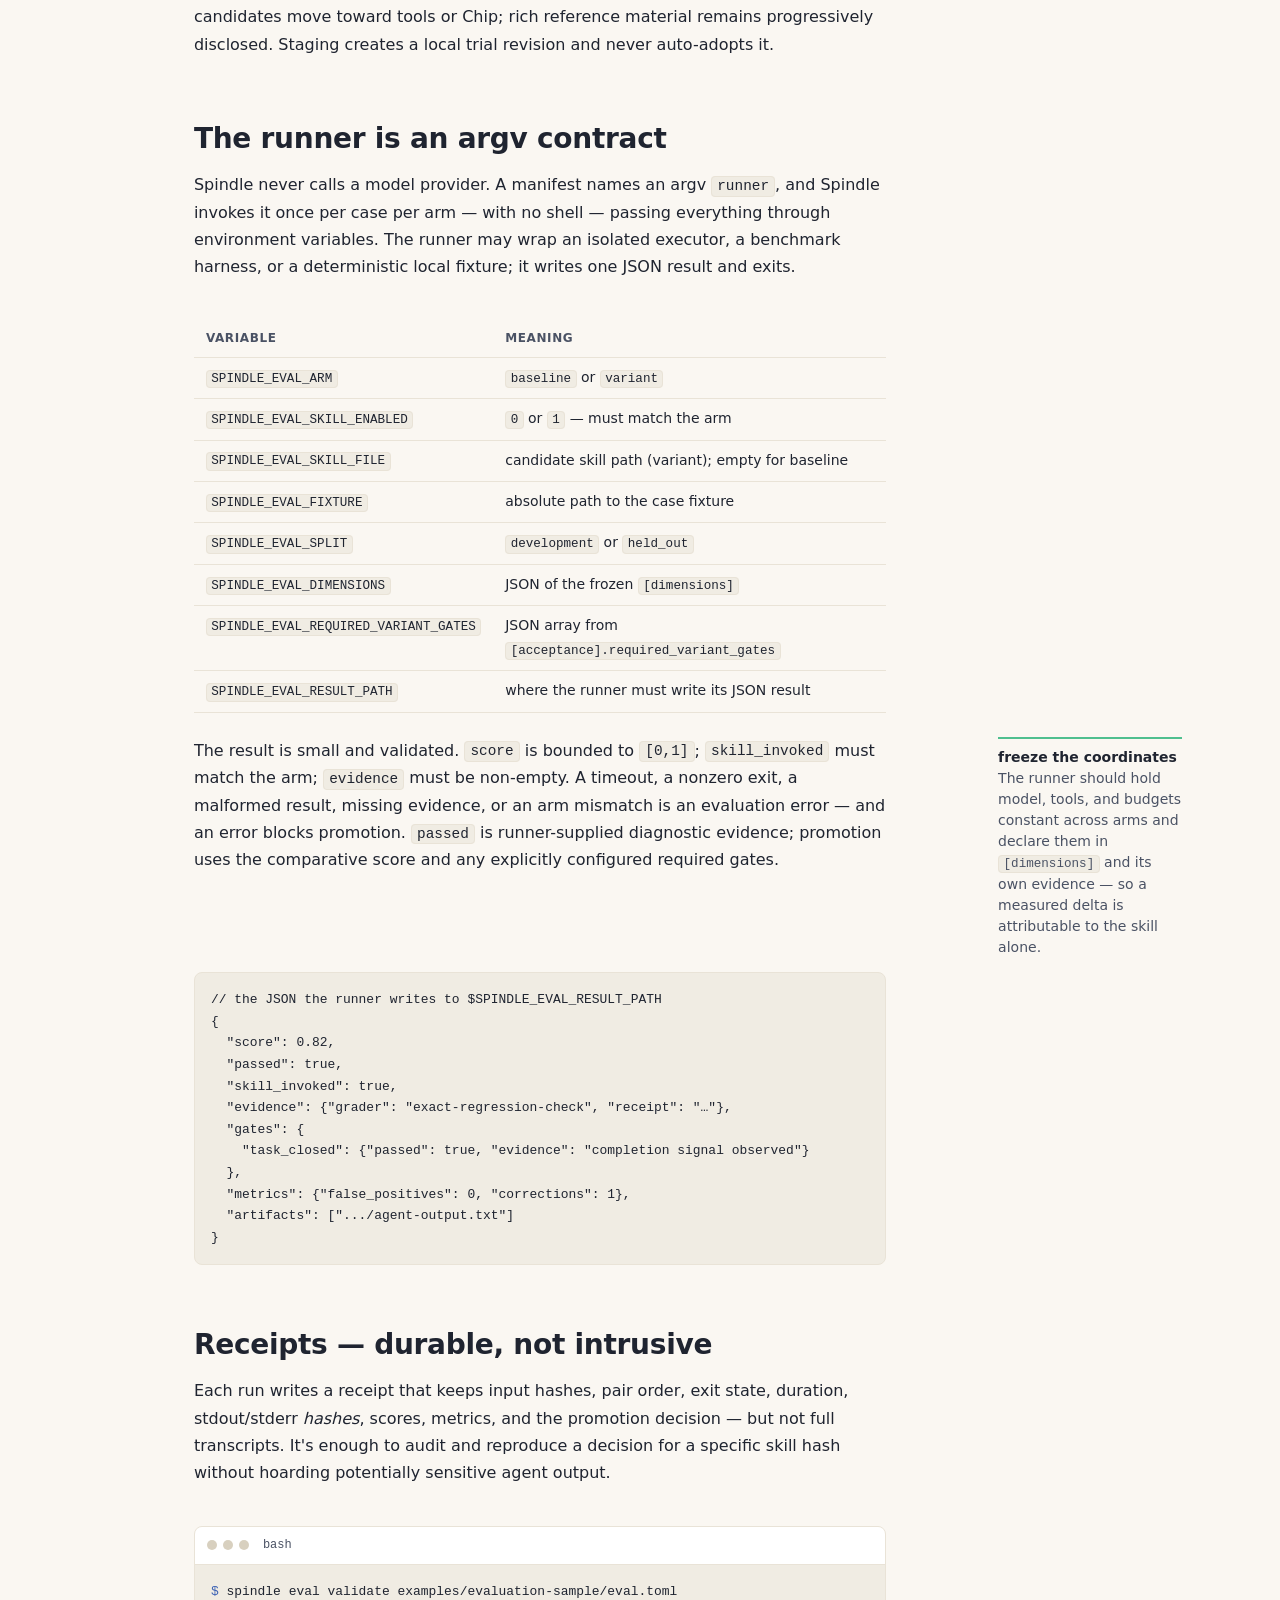
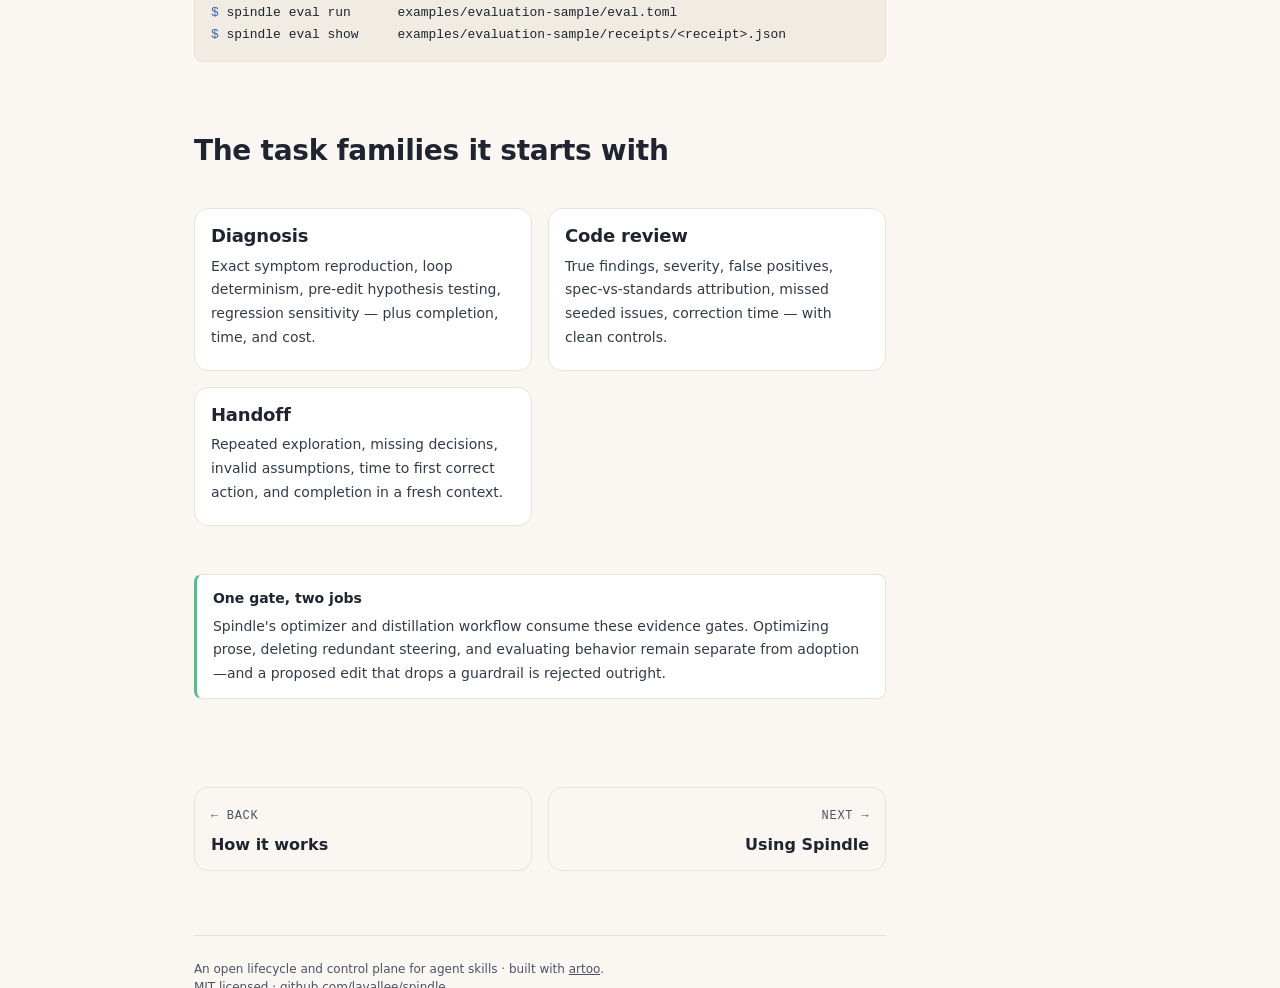
==== commit 5b159172: "Merge main into codex/outcome-uat-contract Keep both evaluation feature sets: required variant gates" ====
--- a/docs/evaluation.html
+++ b/docs/evaluation.html
@@ -100,6 +100,9 @@
 min_held_out_cases = 10
 min_improvement = 0.05
 
+[acceptance]
+required_variant_gates = ["task_closed", "facts_correct", "no_harm"]
+
 [dimensions]
 harness = "isolated-executor"
 model = "frozen-model-coordinate"
@@ -114,7 +117,7 @@
     <p><b>Development</b> cases exist so you can iterate on fixtures and graders;
     they never make a run promotion-eligible. Promotion is decided only on
     <b>held-out</b> cases the skill author was not tuning against. A run may promote
-    only if all four hold:</p>
+    only if all applicable conditions hold:</p>
     <aside class="article-marginnote article-marginnote--callout">
       <span class="term">why held-out</span>
       Tuning a skill until it passes the cases you're watching proves nothing. A
@@ -126,6 +129,7 @@
     <div class="stat"><span class="value">≥ N</span><span class="label">held-out cases met</span></div>
     <div class="stat"><span class="value">0</span><span class="label">runner errors</span></div>
     <div class="stat"><span class="value">100%</span><span class="label">complete pairs</span></div>
+    <div class="stat"><span class="value">all</span><span class="label">required gates pass</span></div>
     <div class="stat"><span class="value">Δ &gt; 0</span><span class="label">variant over baseline</span></div>
   </div>
   <p>When <code>min_improvement</code> is zero, the variant mean must be
@@ -134,6 +138,30 @@
   docs are explicit that you should still review case-level regressions, cost,
   latency, and human-correction time before you adopt. Rejected and null receipts
   are kept as evidence for that exact skill hash.</p>
+
+  <h2>Failures that cannot average away</h2>
+  <p>A manifest may optionally declare
+  <code>[acceptance].required_variant_gates</code>. Each named gate in every
+  held-out variant result must have a Boolean <code>passed</code> value and
+  non-empty <code>evidence</code>. One missing, malformed, or false required gate
+  blocks promotion regardless of score. Passing every gate is still not enough:
+  the variant must also clear the comparative held-out improvement bar. Baseline
+  and development gate outcomes are diagnostic receipt evidence, not independent
+  promotion blockers.</p>
+
+<pre><code>"gates": {
+  "task_closed": {"passed": true, "evidence": "completion signal observed"},
+  "facts_correct": {"passed": true, "evidence": {"checked_claims": 4}},
+  "no_harm": {"passed": true, "evidence": "no misleading claims found"}
+}</code></pre>
+
+  <p>The runner or skill package defines the gate meanings and oracles; Spindle
+  enforces their conjunction. This prevents factual, harm, or task-closure failures
+  from disappearing inside an average without creating a universal UX score. A
+  model critic may identify risks, but it cannot override a deterministic gate or
+  stand in for observed user behavior. The deterministic
+  <a href="https://github.com/lavallee/spindle/blob/main/examples/outcome-uat/eval.toml"><code>outcome-uat</code> example</a>
+  shows the contract.</p>
 
   <h2>Named arms and evidence-driven minimalism</h2>
   <p>The paired baseline/variant format remains useful and supported. The v0.2
@@ -212,6 +240,7 @@
       <tr><td><code>SPINDLE_EVAL_FIXTURE</code></td><td>absolute path to the case fixture</td></tr>
       <tr><td><code>SPINDLE_EVAL_SPLIT</code></td><td><code>development</code> or <code>held_out</code></td></tr>
       <tr><td><code>SPINDLE_EVAL_DIMENSIONS</code></td><td>JSON of the frozen <code>[dimensions]</code></td></tr>
+      <tr><td><code>SPINDLE_EVAL_REQUIRED_VARIANT_GATES</code></td><td>JSON array from <code>[acceptance].required_variant_gates</code></td></tr>
       <tr><td><code>SPINDLE_EVAL_RESULT_PATH</code></td><td>where the runner must write its JSON result</td></tr>
     </tbody>
   </table>
@@ -221,7 +250,9 @@
     <code>[0,1]</code>; <code>skill_invoked</code> must match the arm;
     <code>evidence</code> must be non-empty. A timeout, a nonzero exit, a malformed
     result, missing evidence, or an arm mismatch is an evaluation error — and an
-    error blocks promotion.</p>
+    error blocks promotion. <code>passed</code> is runner-supplied diagnostic
+    evidence; promotion uses the comparative score and any explicitly configured
+    required gates.</p>
     <aside class="article-marginnote article-marginnote--source">
       <span class="term">freeze the coordinates</span>
       The runner should hold model, tools, and budgets constant across arms and
@@ -236,6 +267,9 @@
   "passed": true,
   "skill_invoked": true,
   "evidence": {"grader": "exact-regression-check", "receipt": "…"},
+  "gates": {
+    "task_closed": {"passed": true, "evidence": "completion signal observed"}
+  },
   "metrics": {"false_positives": 0, "corrections": 1},
   "artifacts": [".../agent-output.txt"]
 }</code></pre>
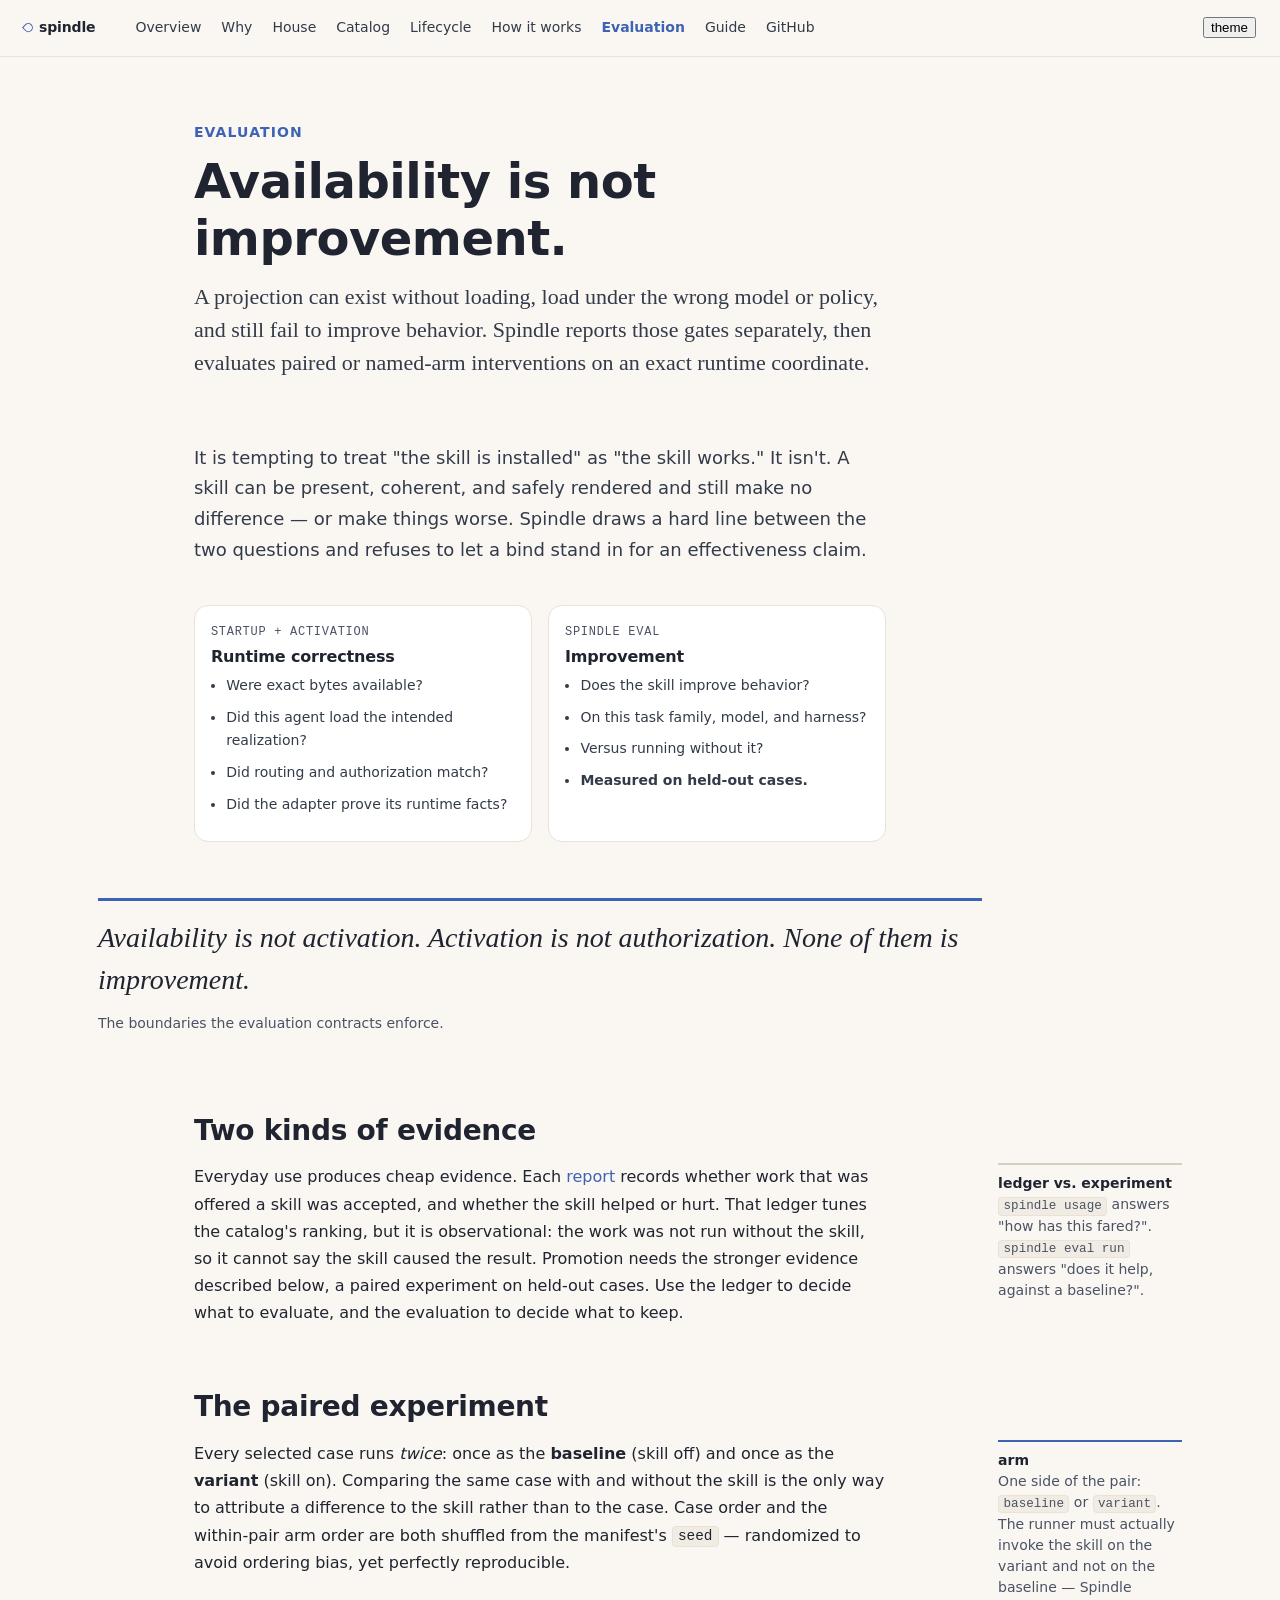
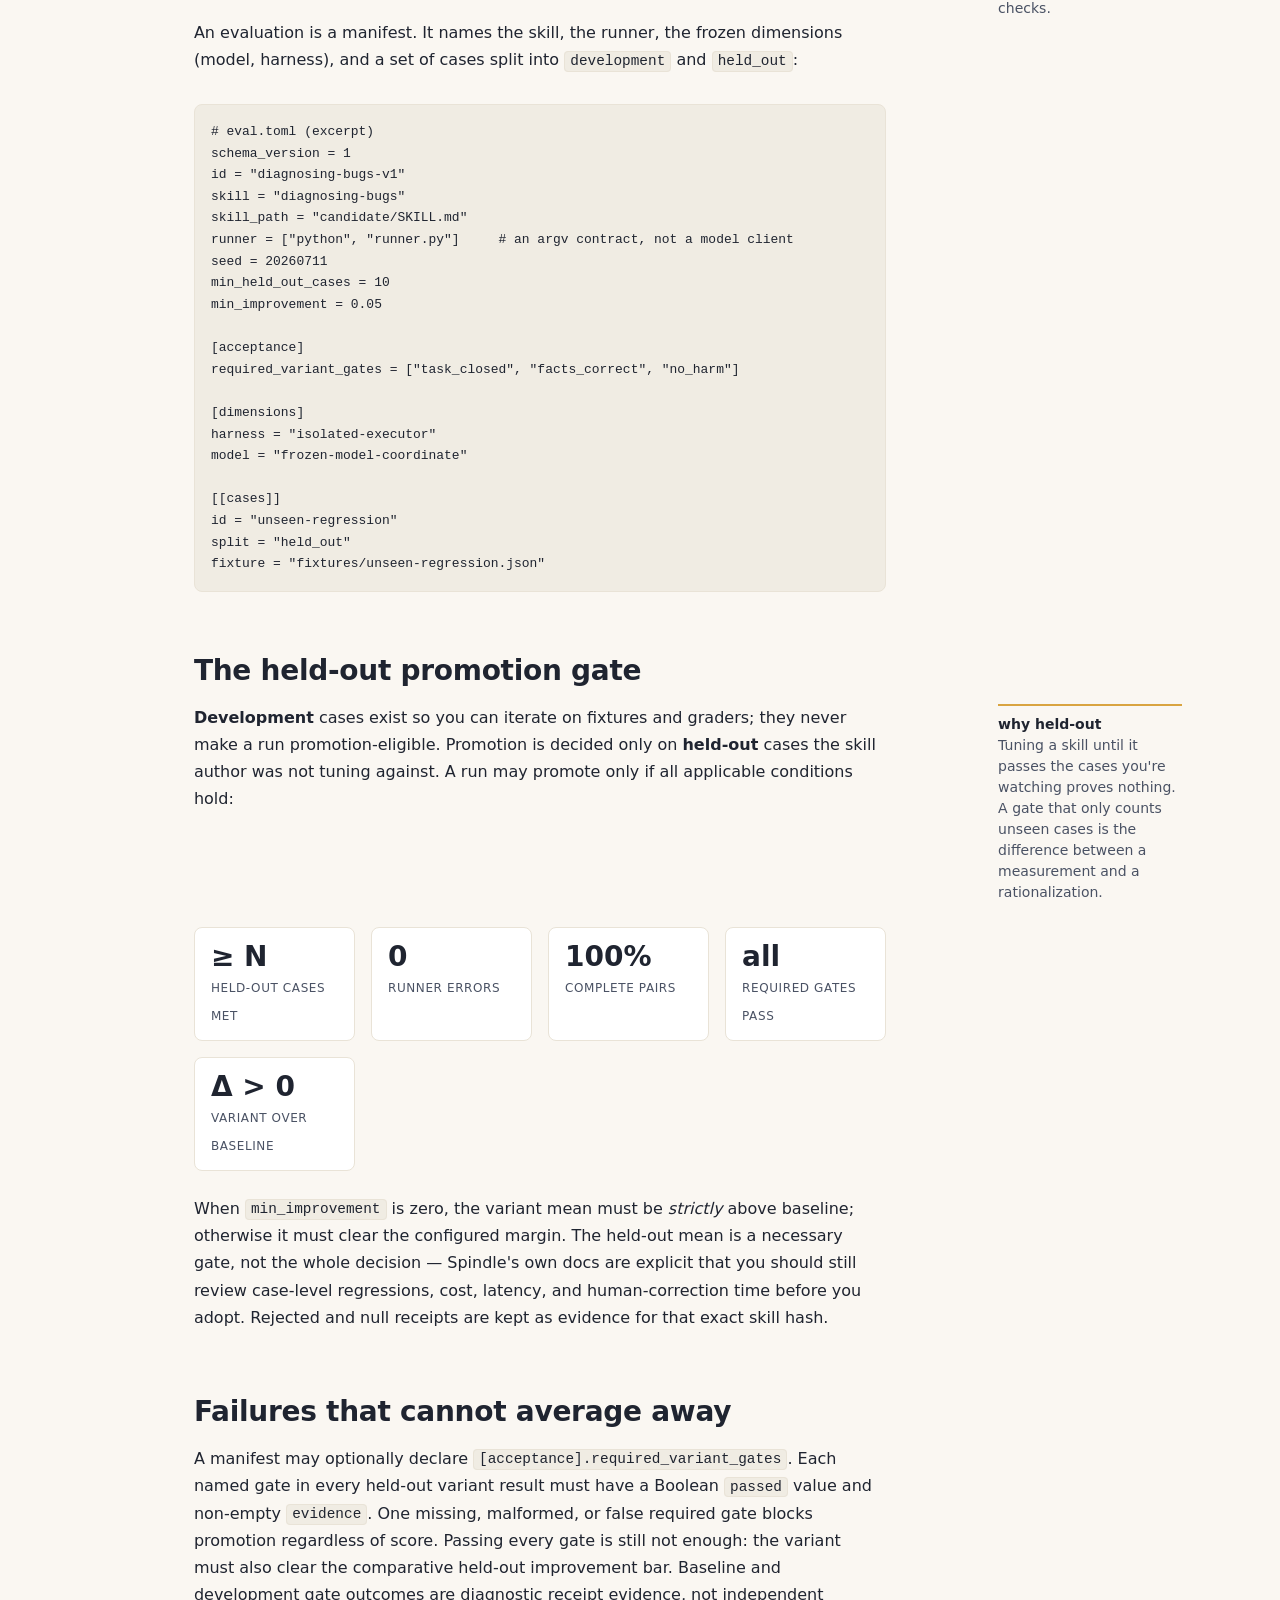
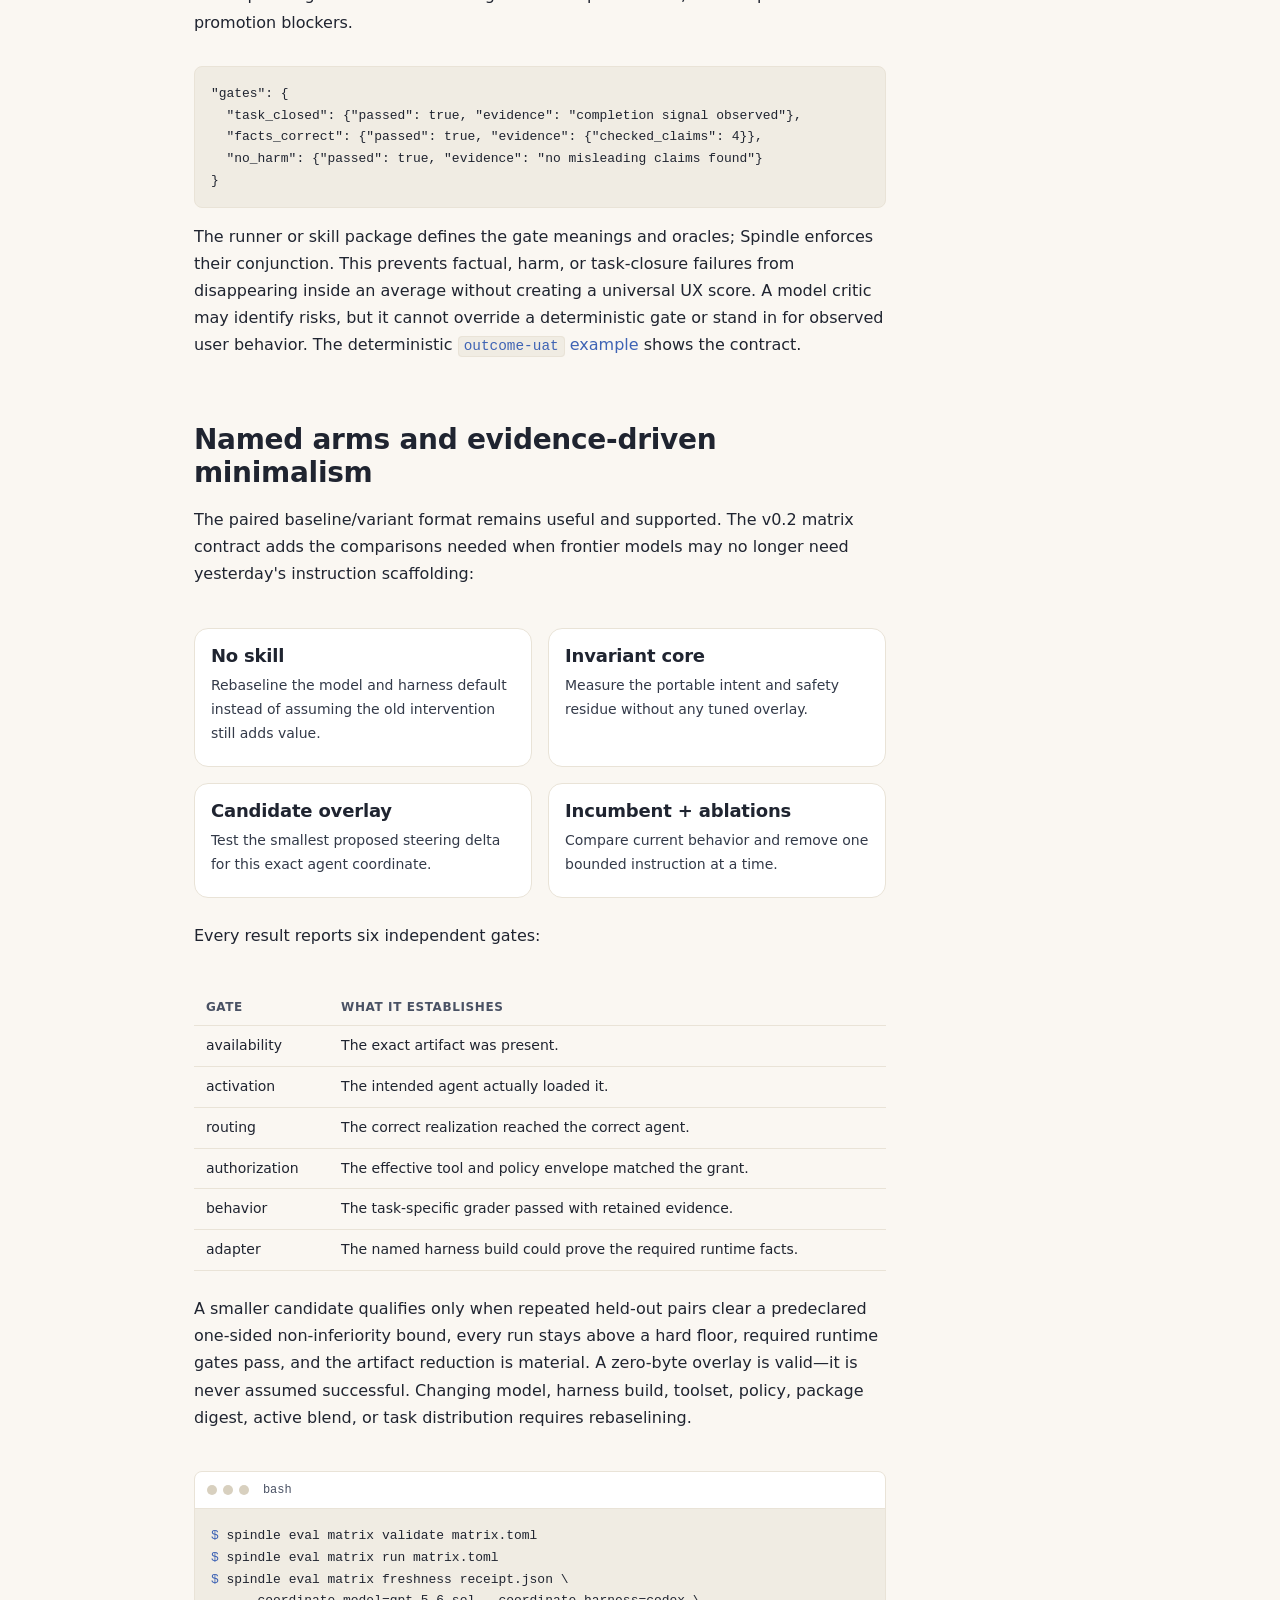
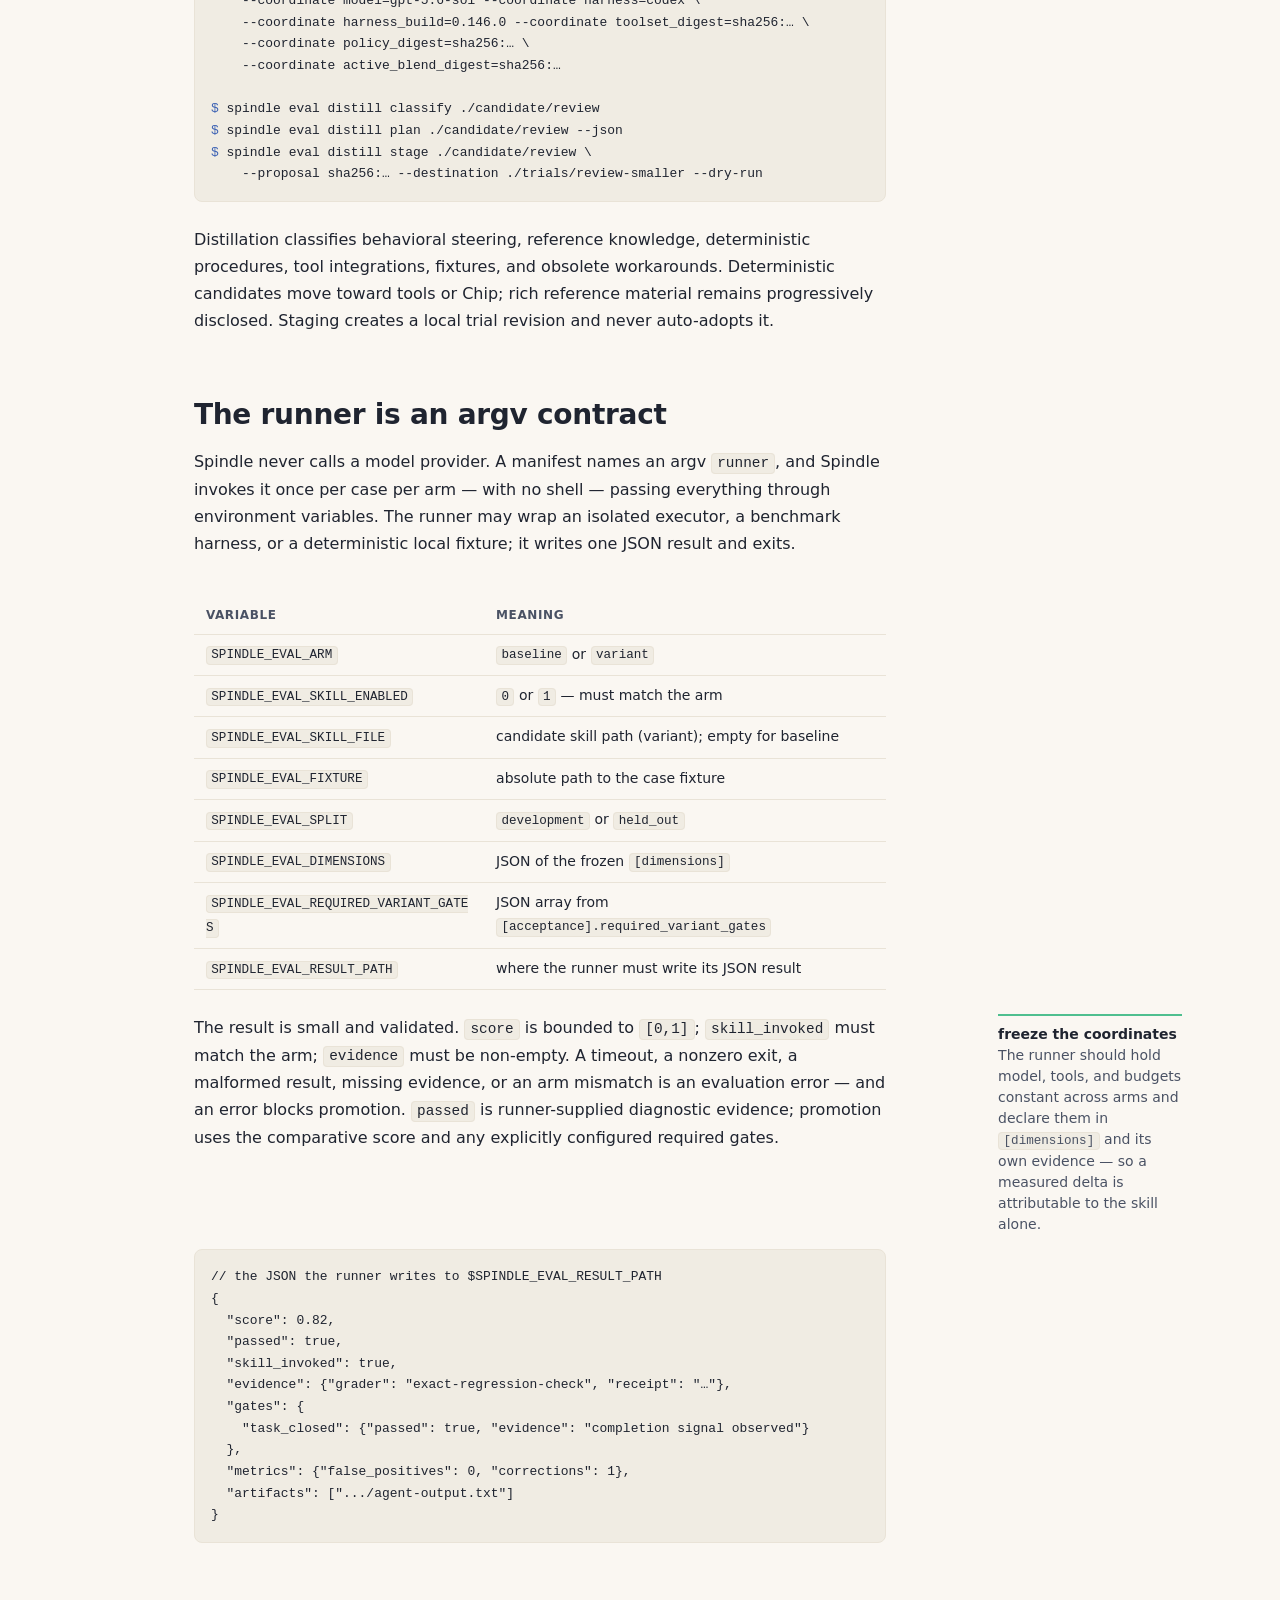
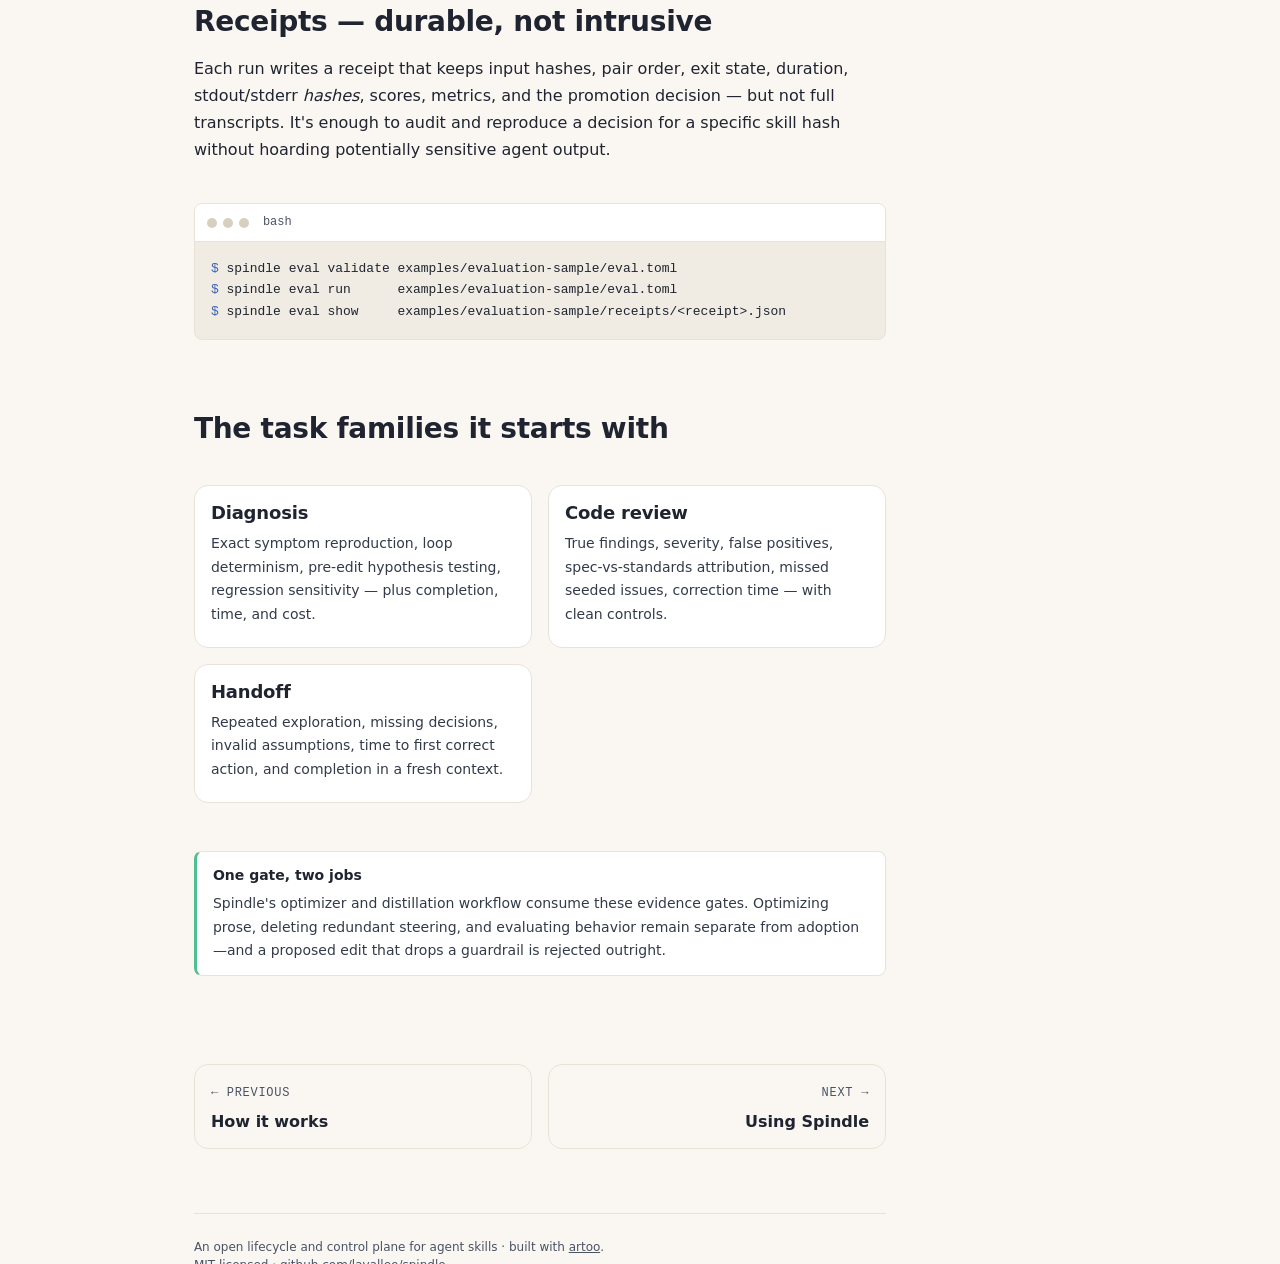
==== commit d0b52657: "Rewrite the docs around the house, the catalog, and per-task selection The site, README, and agent d" ====
--- a/docs/evaluation.html
+++ b/docs/evaluation.html
@@ -13,20 +13,24 @@
 <link rel="stylesheet" href="style.css">
 </head>
 <body>
+<!-- nav:begin -->
 <nav class="site-nav">
   <a class="brand" href="index.html"><span class="spin"></span>spindle</a>
   <button class="nav-toggle" aria-label="Menu">menu</button>
   <div class="nav-links">
     <a href="index.html">Overview</a>
-    <a href="rationale.html">Rationale</a>
+    <a href="rationale.html">Why</a>
+    <a href="house.html">House</a>
+    <a href="catalog.html">Catalog</a>
     <a href="lifecycle.html">Lifecycle</a>
     <a href="how-it-works.html">How it works</a>
-    <a href="evaluation.html">Evaluation</a>
+    <a href="evaluation.html" aria-current="page">Evaluation</a>
     <a href="guide.html">Guide</a>
     <a href="https://github.com/lavallee/spindle">GitHub</a>
   </div>
   <button data-theme-toggle class="nav-toggle" style="display:block;margin-left:auto" aria-label="Toggle theme">theme</button>
 </nav>
+<!-- nav:end -->
 
 <main class="article">
   <header class="article-header">
@@ -70,6 +74,22 @@
   authorization. None of them is improvement.<cite>The boundaries the evaluation
   contracts enforce.</cite></p>
 
+  <h2>Two kinds of evidence</h2>
+  <div class="article-mrow">
+    <p>Everyday use produces cheap evidence. Each <a href="catalog.html#feedback">report</a>
+    records whether work that was offered a skill was accepted, and whether the
+    skill helped or hurt. That ledger tunes the catalog's ranking, but it is
+    observational: the work was not run without the skill, so it cannot say the
+    skill caused the result. Promotion needs the stronger evidence described
+    below, a paired experiment on held-out cases. Use the ledger to decide what to
+    evaluate, and the evaluation to decide what to keep.</p>
+    <aside class="article-marginnote">
+      <span class="term">ledger vs. experiment</span>
+      <code>spindle usage</code> answers "how has this fared?".
+      <code>spindle eval run</code> answers "does it help, against a baseline?".
+    </aside>
+  </div>
+
   <h2>The paired experiment</h2>
   <div class="article-mrow">
     <p>Every selected case runs <em>twice</em>: once as the <b>baseline</b> (skill
@@ -311,7 +331,7 @@
 
   <nav class="pagenav">
     <a class="prev" href="how-it-works.html">
-      <span class="dir">← Back</span>
+      <span class="dir">← Previous</span>
       <span class="ttl">How it works</span>
     </a>
     <a class="next" href="guide.html">
--- a/docs/style.css
+++ b/docs/style.css
@@ -77,7 +77,7 @@
 .pipeline {
   display: grid;
   grid-auto-flow: column;
-  grid-auto-columns: 1fr;
+  grid-auto-columns: minmax(0, 1fr);
   align-items: stretch;
   gap: var(--sp-2);
   margin: var(--sp-8) 0;
@@ -239,3 +239,13 @@
   font-size: 0.85em;
   color: var(--accent);
 }
+
+/* Eight nav items: keep each label on one line. */
+.site-nav .nav-links a { white-space: nowrap; }
+.stage .mod { overflow-wrap: anywhere; }
+
+/* Tables never push the page sideways on a phone. */
+:not(pre) > code { overflow-wrap: anywhere; }
+@media (max-width: 640px) {
+  main table { display: block; max-width: 100%; overflow-x: auto; }
+}
